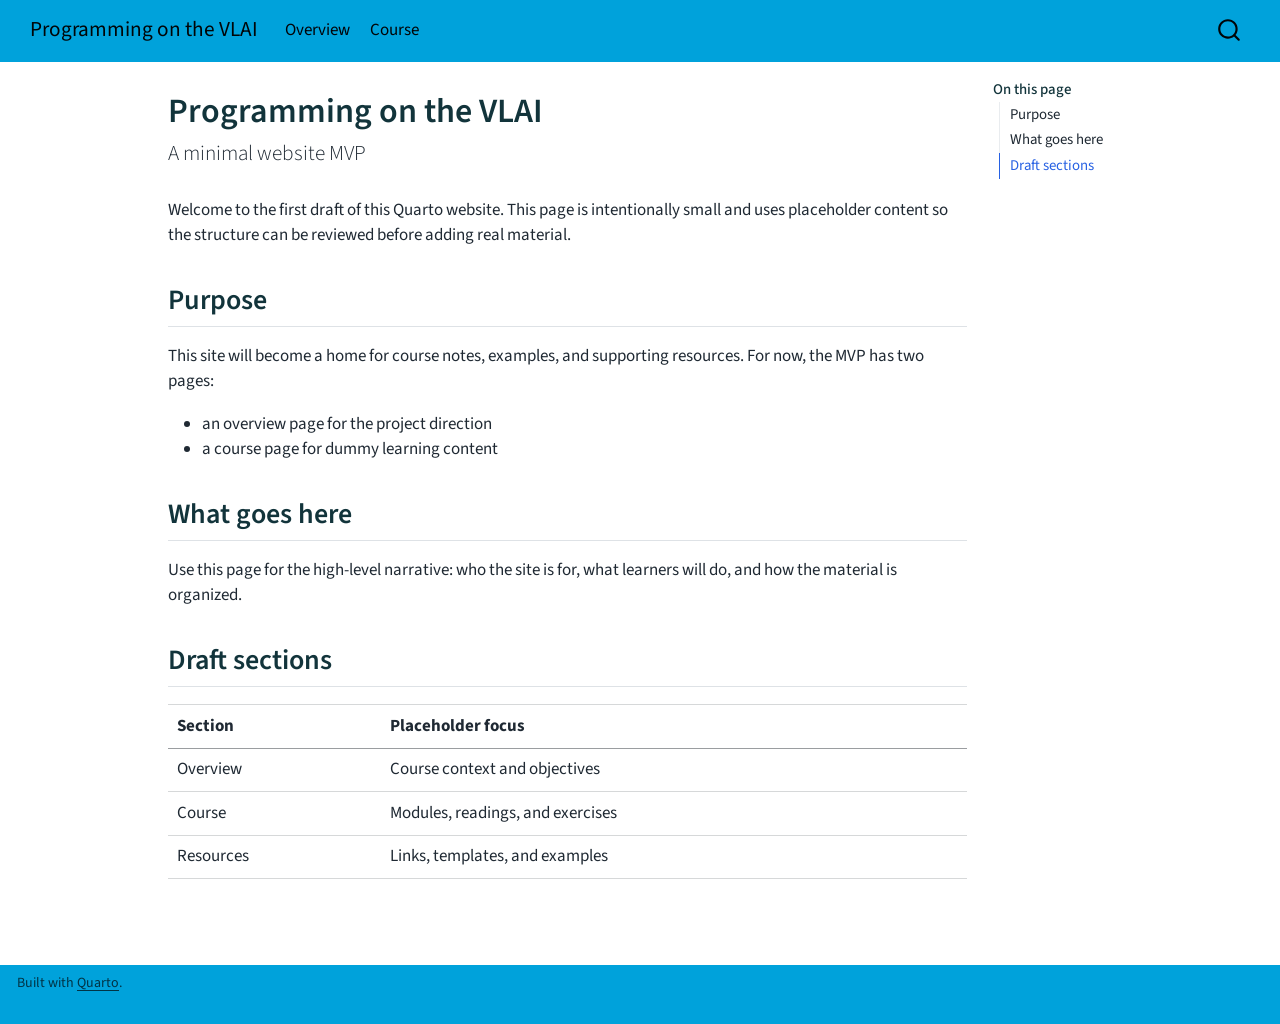
==== index.html @ 7ff43a4b "Built site for gh-pages" ====
<!DOCTYPE html>
<html xmlns="http://www.w3.org/1999/xhtml" lang="en" xml:lang="en"><head>

<meta charset="utf-8">
<meta name="generator" content="quarto-1.9.38">

<meta name="viewport" content="width=device-width, initial-scale=1.0, user-scalable=yes">


<title>Programming on the VLAI</title>
<style>
/* Default styles provided by pandoc.
** See https://pandoc.org/MANUAL.html#variables-for-html for config info.
*/
code{white-space: pre-wrap;}
span.smallcaps{font-variant: small-caps;}
div.columns{display: flex; gap: min(4vw, 1.5em);}
div.column{flex: auto; overflow-x: auto;}
div.hanging-indent{margin-left: 1.5em; text-indent: -1.5em;}
ul.task-list{list-style: none;}
ul.task-list li input[type="checkbox"] {
  width: 0.8em;
  margin: 0 0.8em 0.2em -1em; /* quarto-specific, see https://github.com/quarto-dev/quarto-cli/issues/4556 */ 
  vertical-align: middle;
}
</style>


<script src="site_libs/quarto-nav/quarto-nav.js"></script>
<script src="site_libs/quarto-nav/headroom.min.js"></script>
<script src="site_libs/clipboard/clipboard.min.js"></script>
<script src="site_libs/quarto-search/autocomplete.umd.js"></script>
<script src="site_libs/quarto-search/fuse.min.js"></script>
<script src="site_libs/quarto-search/quarto-search.js"></script>
<meta name="quarto:offset" content="./">
<script src="site_libs/quarto-html/quarto.js" type="module"></script>
<script src="site_libs/quarto-html/tabsets/tabsets.js" type="module"></script>
<script src="site_libs/quarto-html/popper.min.js"></script>
<script src="site_libs/quarto-html/tippy.umd.min.js"></script>
<script src="site_libs/quarto-html/anchor.min.js"></script>
<link href="site_libs/quarto-html/tippy.css" rel="stylesheet">
<link href="site_libs/quarto-html/quarto-syntax-highlighting-15634bcf2e68342d4ad2dfa704d543f6.css" rel="stylesheet" id="quarto-text-highlighting-styles">
<script src="site_libs/bootstrap/bootstrap.min.js"></script>
<link href="site_libs/bootstrap/bootstrap-icons.css" rel="stylesheet">
<link href="site_libs/bootstrap/bootstrap-f47653065320087706e450d555c3c962.min.css" rel="stylesheet" append-hash="true" id="quarto-bootstrap" data-mode="light">
<script id="quarto-search-options" type="application/json">{
  "location": "navbar",
  "copy-button": false,
  "collapse-after": 3,
  "panel-placement": "end",
  "type": "overlay",
  "limit": 50,
  "keyboard-shortcut": [
    "f",
    "/",
    "s"
  ],
  "show-item-context": false,
  "language": {
    "search-no-results-text": "No results",
    "search-matching-documents-text": "matching documents",
    "search-copy-link-title": "Copy link to search",
    "search-hide-matches-text": "Hide additional matches",
    "search-more-match-text": "more match in this document",
    "search-more-matches-text": "more matches in this document",
    "search-clear-button-title": "Clear",
    "search-text-placeholder": "",
    "search-detached-cancel-button-title": "Cancel",
    "search-submit-button-title": "Submit",
    "search-label": "Search"
  }
}</script>


<link rel="stylesheet" href="styles.css">
</head>

<body class="nav-fixed quarto-light">

<div id="quarto-search-results"></div>
  <header id="quarto-header" class="headroom fixed-top">
    <nav class="navbar navbar-expand-lg " data-bs-theme="dark">
      <div class="navbar-container container-fluid">
      <div class="navbar-brand-container mx-auto">
    <a class="navbar-brand" href="./index.html">
    <span class="navbar-title">Programming on the VLAI</span>
    </a>
  </div>
            <div id="quarto-search" class="" title="Search"></div>
          <button class="navbar-toggler" type="button" data-bs-toggle="collapse" data-bs-target="#navbarCollapse" aria-controls="navbarCollapse" role="menu" aria-expanded="false" aria-label="Toggle navigation" onclick="if (window.quartoToggleHeadroom) { window.quartoToggleHeadroom(); }">
  <span class="navbar-toggler-icon"></span>
</button>
          <div class="collapse navbar-collapse" id="navbarCollapse">
            <ul class="navbar-nav navbar-nav-scroll me-auto">
  <li class="nav-item">
    <a class="nav-link active" href="./index.html" aria-current="page"> 
<span class="menu-text">Overview</span></a>
  </li>  
  <li class="nav-item">
    <a class="nav-link" href="./course.html"> 
<span class="menu-text">Course</span></a>
  </li>  
</ul>
          </div> <!-- /navcollapse -->
            <div class="quarto-navbar-tools">
</div>
      </div> <!-- /container-fluid -->
    </nav>
</header>
<!-- content -->
<div id="quarto-content" class="quarto-container page-columns page-rows-contents page-layout-article page-navbar">
<!-- sidebar -->
<!-- margin-sidebar -->
    <div id="quarto-margin-sidebar" class="sidebar margin-sidebar">
        <nav id="TOC" role="doc-toc" class="toc-active">
    <h2 id="toc-title">On this page</h2>
   
  <ul>
  <li><a href="#purpose" id="toc-purpose" class="nav-link active" data-scroll-target="#purpose">Purpose</a></li>
  <li><a href="#what-goes-here" id="toc-what-goes-here" class="nav-link" data-scroll-target="#what-goes-here">What goes here</a></li>
  <li><a href="#draft-sections" id="toc-draft-sections" class="nav-link" data-scroll-target="#draft-sections">Draft sections</a></li>
  </ul>
</nav>
    </div>
<!-- main -->
<main class="content" id="quarto-document-content">

<header id="title-block-header" class="quarto-title-block default">
<div class="quarto-title">
<h1 class="title">Programming on the VLAI</h1>
<p class="subtitle lead">A minimal website MVP</p>
</div>



<div class="quarto-title-meta">

    
  
    
  </div>
  


</header>


<p>Welcome to the first draft of this Quarto website. This page is intentionally small and uses placeholder content so the structure can be reviewed before adding real material.</p>
<section id="purpose" class="level2">
<h2 class="anchored" data-anchor-id="purpose">Purpose</h2>
<p>This site will become a home for course notes, examples, and supporting resources. For now, the MVP has two pages:</p>
<ul>
<li>an overview page for the project direction</li>
<li>a course page for dummy learning content</li>
</ul>
</section>
<section id="what-goes-here" class="level2">
<h2 class="anchored" data-anchor-id="what-goes-here">What goes here</h2>
<p>Use this page for the high-level narrative: who the site is for, what learners will do, and how the material is organized.</p>
</section>
<section id="draft-sections" class="level2">
<h2 class="anchored" data-anchor-id="draft-sections">Draft sections</h2>
<table class="caption-top table">
<thead>
<tr class="header">
<th>Section</th>
<th>Placeholder focus</th>
</tr>
</thead>
<tbody>
<tr class="odd">
<td>Overview</td>
<td>Course context and objectives</td>
</tr>
<tr class="even">
<td>Course</td>
<td>Modules, readings, and exercises</td>
</tr>
<tr class="odd">
<td>Resources</td>
<td>Links, templates, and examples</td>
</tr>
</tbody>
</table>


</section>

</main> <!-- /main -->
<script id="quarto-html-after-body" type="application/javascript">
  window.document.addEventListener("DOMContentLoaded", function (event) {
    const icon = "";
    const anchorJS = new window.AnchorJS();
    anchorJS.options = {
      placement: 'right',
      icon: icon
    };
    anchorJS.add('.anchored');
    const isCodeAnnotation = (el) => {
      for (const clz of el.classList) {
        if (clz.startsWith('code-annotation-')) {                     
          return true;
        }
      }
      return false;
    }
    const onCopySuccess = function(e) {
      // button target
      const button = e.trigger;
      // don't keep focus
      button.blur();
      // flash "checked"
      button.classList.add('code-copy-button-checked');
      var currentTitle = button.getAttribute("title");
      button.setAttribute("title", "Copied!");
      let tooltip;
      if (window.bootstrap) {
        button.setAttribute("data-bs-toggle", "tooltip");
        button.setAttribute("data-bs-placement", "left");
        button.setAttribute("data-bs-title", "Copied!");
        tooltip = new bootstrap.Tooltip(button, 
          { trigger: "manual", 
            customClass: "code-copy-button-tooltip",
            offset: [0, -8]});
        tooltip.show();    
      }
      setTimeout(function() {
        if (tooltip) {
          tooltip.hide();
          button.removeAttribute("data-bs-title");
          button.removeAttribute("data-bs-toggle");
          button.removeAttribute("data-bs-placement");
        }
        button.setAttribute("title", currentTitle);
        button.classList.remove('code-copy-button-checked');
      }, 1000);
      // clear code selection
      e.clearSelection();
    }
    const getTextToCopy = function(trigger) {
      const outerScaffold = trigger.parentElement.cloneNode(true);
      const codeEl = outerScaffold.querySelector('code');
      for (const childEl of codeEl.children) {
        if (isCodeAnnotation(childEl)) {
          childEl.remove();
        }
      }
      return codeEl.innerText;
    }
    const clipboard = new window.ClipboardJS('.code-copy-button:not([data-in-quarto-modal])', {
      text: getTextToCopy
    });
    clipboard.on('success', onCopySuccess);
    if (window.document.getElementById('quarto-embedded-source-code-modal')) {
      const clipboardModal = new window.ClipboardJS('.code-copy-button[data-in-quarto-modal]', {
        text: getTextToCopy,
        container: window.document.getElementById('quarto-embedded-source-code-modal')
      });
      clipboardModal.on('success', onCopySuccess);
    }
      var localhostRegex = new RegExp(/^(?:http|https):\/\/localhost\:?[0-9]*\//);
      var mailtoRegex = new RegExp(/^mailto:/);
        var filterRegex = new RegExp('/' + window.location.host + '/');
      var isInternal = (href) => {
          return filterRegex.test(href) || localhostRegex.test(href) || mailtoRegex.test(href);
      }
      // Inspect non-navigation links and adorn them if external
     var links = window.document.querySelectorAll('a[href]:not(.nav-link):not(.navbar-brand):not(.toc-action):not(.sidebar-link):not(.sidebar-item-toggle):not(.pagination-link):not(.no-external):not([aria-hidden]):not(.dropdown-item):not(.quarto-navigation-tool):not(.about-link)');
      for (var i=0; i<links.length; i++) {
        const link = links[i];
        if (!isInternal(link.href)) {
          // undo the damage that might have been done by quarto-nav.js in the case of
          // links that we want to consider external
          if (link.dataset.originalHref !== undefined) {
            link.href = link.dataset.originalHref;
          }
        }
      }
    function tippyHover(el, contentFn, onTriggerFn, onUntriggerFn) {
      const config = {
        allowHTML: true,
        maxWidth: 500,
        delay: 100,
        arrow: false,
        appendTo: function(el) {
            return el.parentElement;
        },
        interactive: true,
        interactiveBorder: 10,
        theme: 'quarto',
        placement: 'bottom-start',
      };
      if (contentFn) {
        config.content = contentFn;
      }
      if (onTriggerFn) {
        config.onTrigger = onTriggerFn;
      }
      if (onUntriggerFn) {
        config.onUntrigger = onUntriggerFn;
      }
      window.tippy(el, config); 
    }
    const noterefs = window.document.querySelectorAll('a[role="doc-noteref"]');
    for (var i=0; i<noterefs.length; i++) {
      const ref = noterefs[i];
      tippyHover(ref, function() {
        // use id or data attribute instead here
        let href = ref.getAttribute('data-footnote-href') || ref.getAttribute('href');
        try { href = new URL(href).hash; } catch {}
        const id = href.replace(/^#\/?/, "");
        const note = window.document.getElementById(id);
        if (note) {
          return note.innerHTML;
        } else {
          return "";
        }
      });
    }
    const xrefs = window.document.querySelectorAll('a.quarto-xref');
    const processXRef = (id, note) => {
      // Strip column container classes
      const stripColumnClz = (el) => {
        el.classList.remove("page-full", "page-columns");
        if (el.children) {
          for (const child of el.children) {
            stripColumnClz(child);
          }
        }
      }
      stripColumnClz(note)
      if (id === null || id.startsWith('sec-')) {
        // Special case sections, only their first couple elements
        const container = document.createElement("div");
        if (note.children && note.children.length > 2) {
          container.appendChild(note.children[0].cloneNode(true));
          for (let i = 1; i < note.children.length; i++) {
            const child = note.children[i];
            if (child.tagName === "P" && child.innerText === "") {
              continue;
            } else {
              container.appendChild(child.cloneNode(true));
              break;
            }
          }
          if (window.Quarto?.typesetMath) {
            window.Quarto.typesetMath(container);
          }
          return container.innerHTML
        } else {
          if (window.Quarto?.typesetMath) {
            window.Quarto.typesetMath(note);
          }
          return note.innerHTML;
        }
      } else {
        // Remove any anchor links if they are present
        const anchorLink = note.querySelector('a.anchorjs-link');
        if (anchorLink) {
          anchorLink.remove();
        }
        if (window.Quarto?.typesetMath) {
          window.Quarto.typesetMath(note);
        }
        if (note.classList.contains("callout")) {
          return note.outerHTML;
        } else {
          return note.innerHTML;
        }
      }
    }
    for (var i=0; i<xrefs.length; i++) {
      const xref = xrefs[i];
      tippyHover(xref, undefined, function(instance) {
        instance.disable();
        let url = xref.getAttribute('href');
        let hash = undefined; 
        if (url.startsWith('#')) {
          hash = url;
        } else {
          try { hash = new URL(url).hash; } catch {}
        }
        if (hash) {
          const id = hash.replace(/^#\/?/, "");
          const note = window.document.getElementById(id);
          if (note !== null) {
            try {
              const html = processXRef(id, note.cloneNode(true));
              instance.setContent(html);
            } finally {
              instance.enable();
              instance.show();
            }
          } else {
            // See if we can fetch this
            fetch(url.split('#')[0])
            .then(res => res.text())
            .then(html => {
              const parser = new DOMParser();
              const htmlDoc = parser.parseFromString(html, "text/html");
              const note = htmlDoc.getElementById(id);
              if (note !== null) {
                const html = processXRef(id, note);
                instance.setContent(html);
              } 
            }).finally(() => {
              instance.enable();
              instance.show();
            });
          }
        } else {
          // See if we can fetch a full url (with no hash to target)
          // This is a special case and we should probably do some content thinning / targeting
          fetch(url)
          .then(res => res.text())
          .then(html => {
            const parser = new DOMParser();
            const htmlDoc = parser.parseFromString(html, "text/html");
            const note = htmlDoc.querySelector('main.content');
            if (note !== null) {
              // This should only happen for chapter cross references
              // (since there is no id in the URL)
              // remove the first header
              if (note.children.length > 0 && note.children[0].tagName === "HEADER") {
                note.children[0].remove();
              }
              const html = processXRef(null, note);
              instance.setContent(html);
            } 
          }).finally(() => {
            instance.enable();
            instance.show();
          });
        }
      }, function(instance) {
      });
    }
        let selectedAnnoteEl;
        const selectorForAnnotation = ( cell, annotation) => {
          let cellAttr = 'data-code-cell="' + cell + '"';
          let lineAttr = 'data-code-annotation="' +  annotation + '"';
          const selector = 'span[' + cellAttr + '][' + lineAttr + ']';
          return selector;
        }
        const selectCodeLines = (annoteEl) => {
          const doc = window.document;
          const targetCell = annoteEl.getAttribute("data-target-cell");
          const targetAnnotation = annoteEl.getAttribute("data-target-annotation");
          const annoteSpan = window.document.querySelector(selectorForAnnotation(targetCell, targetAnnotation));
          const lines = annoteSpan.getAttribute("data-code-lines").split(",");
          const lineIds = lines.map((line) => {
            return targetCell + "-" + line;
          })
          let top = null;
          let height = null;
          let parent = null;
          if (lineIds.length > 0) {
              //compute the position of the single el (top and bottom and make a div)
              const el = window.document.getElementById(lineIds[0]);
              top = el.offsetTop;
              height = el.offsetHeight;
              parent = el.parentElement.parentElement;
            if (lineIds.length > 1) {
              const lastEl = window.document.getElementById(lineIds[lineIds.length - 1]);
              const bottom = lastEl.offsetTop + lastEl.offsetHeight;
              height = bottom - top;
            }
            if (top !== null && height !== null && parent !== null) {
              // cook up a div (if necessary) and position it 
              let div = window.document.getElementById("code-annotation-line-highlight");
              if (div === null) {
                div = window.document.createElement("div");
                div.setAttribute("id", "code-annotation-line-highlight");
                div.style.position = 'absolute';
                parent.appendChild(div);
              }
              div.style.top = top - 2 + "px";
              div.style.height = height + 4 + "px";
              div.style.left = 0;
              let gutterDiv = window.document.getElementById("code-annotation-line-highlight-gutter");
              if (gutterDiv === null) {
                gutterDiv = window.document.createElement("div");
                gutterDiv.setAttribute("id", "code-annotation-line-highlight-gutter");
                gutterDiv.style.position = 'absolute';
                const codeCell = window.document.getElementById(targetCell);
                const gutter = codeCell.querySelector('.code-annotation-gutter');
                gutter.appendChild(gutterDiv);
              }
              gutterDiv.style.top = top - 2 + "px";
              gutterDiv.style.height = height + 4 + "px";
            }
            selectedAnnoteEl = annoteEl;
          }
        };
        const unselectCodeLines = () => {
          const elementsIds = ["code-annotation-line-highlight", "code-annotation-line-highlight-gutter"];
          elementsIds.forEach((elId) => {
            const div = window.document.getElementById(elId);
            if (div) {
              div.remove();
            }
          });
          selectedAnnoteEl = undefined;
        };
          // Handle positioning of the toggle
      window.addEventListener(
        "resize",
        throttle(() => {
          elRect = undefined;
          if (selectedAnnoteEl) {
            selectCodeLines(selectedAnnoteEl);
          }
        }, 10)
      );
      function throttle(fn, ms) {
      let throttle = false;
      let timer;
        return (...args) => {
          if(!throttle) { // first call gets through
              fn.apply(this, args);
              throttle = true;
          } else { // all the others get throttled
              if(timer) clearTimeout(timer); // cancel #2
              timer = setTimeout(() => {
                fn.apply(this, args);
                timer = throttle = false;
              }, ms);
          }
        };
      }
        // Attach click handler to the DT
        const annoteDls = window.document.querySelectorAll('dt[data-target-cell]');
        for (const annoteDlNode of annoteDls) {
          annoteDlNode.addEventListener('click', (event) => {
            const clickedEl = event.target;
            if (clickedEl !== selectedAnnoteEl) {
              unselectCodeLines();
              const activeEl = window.document.querySelector('dt[data-target-cell].code-annotation-active');
              if (activeEl) {
                activeEl.classList.remove('code-annotation-active');
              }
              selectCodeLines(clickedEl);
              clickedEl.classList.add('code-annotation-active');
            } else {
              // Unselect the line
              unselectCodeLines();
              clickedEl.classList.remove('code-annotation-active');
            }
          });
        }
    const findCites = (el) => {
      const parentEl = el.parentElement;
      if (parentEl) {
        const cites = parentEl.dataset.cites;
        if (cites) {
          return {
            el,
            cites: cites.split(' ')
          };
        } else {
          return findCites(el.parentElement)
        }
      } else {
        return undefined;
      }
    };
    var bibliorefs = window.document.querySelectorAll('a[role="doc-biblioref"]');
    for (var i=0; i<bibliorefs.length; i++) {
      const ref = bibliorefs[i];
      const citeInfo = findCites(ref);
      if (citeInfo) {
        tippyHover(citeInfo.el, function() {
          var popup = window.document.createElement('div');
          citeInfo.cites.forEach(function(cite) {
            var citeDiv = window.document.createElement('div');
            citeDiv.classList.add('hanging-indent');
            citeDiv.classList.add('csl-entry');
            var biblioDiv = window.document.getElementById('ref-' + cite);
            if (biblioDiv) {
              citeDiv.innerHTML = biblioDiv.innerHTML;
            }
            popup.appendChild(citeDiv);
          });
          return popup.innerHTML;
        });
      }
    }
  });
  </script>
</div> <!-- /content -->
<footer class="footer">
  <div class="nav-footer">
    <div class="nav-footer-left">
<p>Built with <a href="https://quarto.org/">Quarto</a>.</p>
</div>   
    <div class="nav-footer-center">
      &nbsp;
    </div>
    <div class="nav-footer-right">
      &nbsp;
    </div>
  </div>
</footer>




</body></html>
---- site_libs/quarto-html/tippy.css ----
.tippy-box[data-animation=fade][data-state=hidden]{opacity:0}[data-tippy-root]{max-width:calc(100vw - 10px)}.tippy-box{position:relative;background-color:#333;color:#fff;border-radius:4px;font-size:14px;line-height:1.4;white-space:normal;outline:0;transition-property:transform,visibility,opacity}.tippy-box[data-placement^=top]>.tippy-arrow{bottom:0}.tippy-box[data-placement^=top]>.tippy-arrow:before{bottom:-7px;left:0;border-width:8px 8px 0;border-top-color:initial;transform-origin:center top}.tippy-box[data-placement^=bottom]>.tippy-arrow{top:0}.tippy-box[data-placement^=bottom]>.tippy-arrow:before{top:-7px;left:0;border-width:0 8px 8px;border-bottom-color:initial;transform-origin:center bottom}.tippy-box[data-placement^=left]>.tippy-arrow{right:0}.tippy-box[data-placement^=left]>.tippy-arrow:before{border-width:8px 0 8px 8px;border-left-color:initial;right:-7px;transform-origin:center left}.tippy-box[data-placement^=right]>.tippy-arrow{left:0}.tippy-box[data-placement^=right]>.tippy-arrow:before{left:-7px;border-width:8px 8px 8px 0;border-right-color:initial;transform-origin:center right}.tippy-box[data-inertia][data-state=visible]{transition-timing-function:cubic-bezier(.54,1.5,.38,1.11)}.tippy-arrow{width:16px;height:16px;color:#333}.tippy-arrow:before{content:"";position:absolute;border-color:transparent;border-style:solid}.tippy-content{position:relative;padding:5px 9px;z-index:1}
---- site_libs/quarto-html/quarto-syntax-highlighting-15634bcf2e68342d4ad2dfa704d543f6.css ----
/* quarto syntax highlight colors */
:root {
  --quarto-hl-ot-color: #003B4F;
  --quarto-hl-at-color: #657422;
  --quarto-hl-ss-color: #20794D;
  --quarto-hl-an-color: #5E5E5E;
  --quarto-hl-fu-color: #4758AB;
  --quarto-hl-st-color: #20794D;
  --quarto-hl-cf-color: #003B4F;
  --quarto-hl-op-color: #5E5E5E;
  --quarto-hl-er-color: #AD0000;
  --quarto-hl-bn-color: #AD0000;
  --quarto-hl-al-color: #AD0000;
  --quarto-hl-va-color: #111111;
  --quarto-hl-bu-color: inherit;
  --quarto-hl-ex-color: inherit;
  --quarto-hl-pp-color: #AD0000;
  --quarto-hl-in-color: #5E5E5E;
  --quarto-hl-vs-color: #20794D;
  --quarto-hl-wa-color: #5E5E5E;
  --quarto-hl-do-color: #5E5E5E;
  --quarto-hl-im-color: #00769E;
  --quarto-hl-ch-color: #20794D;
  --quarto-hl-dt-color: #AD0000;
  --quarto-hl-fl-color: #AD0000;
  --quarto-hl-co-color: #5E5E5E;
  --quarto-hl-cv-color: #5E5E5E;
  --quarto-hl-cn-color: #8f5902;
  --quarto-hl-sc-color: #5E5E5E;
  --quarto-hl-dv-color: #AD0000;
  --quarto-hl-kw-color: #003B4F;
}

/* other quarto variables */
:root {
  --quarto-font-monospace: SFMono-Regular, Menlo, Monaco, Consolas, "Liberation Mono", "Courier New", monospace;
}

/* syntax highlight based on Pandoc's rules */
pre > code.sourceCode > span {
  color: #003B4F;
}

code.sourceCode > span {
  color: #003B4F;
}

div.sourceCode,
div.sourceCode pre.sourceCode {
  color: #003B4F;
}

/* Normal */
code span {
  color: #003B4F;
}

/* Alert */
code span.al {
  color: #AD0000;
  font-style: inherit;
}

/* Annotation */
code span.an {
  color: #5E5E5E;
  font-style: inherit;
}

/* Attribute */
code span.at {
  color: #657422;
  font-style: inherit;
}

/* BaseN */
code span.bn {
  color: #AD0000;
  font-style: inherit;
}

/* BuiltIn */
code span.bu {
  font-style: inherit;
}

/* ControlFlow */
code span.cf {
  color: #003B4F;
  font-weight: bold;
  font-style: inherit;
}

/* Char */
code span.ch {
  color: #20794D;
  font-style: inherit;
}

/* Constant */
code span.cn {
  color: #8f5902;
  font-style: inherit;
}

/* Comment */
code span.co {
  color: #5E5E5E;
  font-style: inherit;
}

/* CommentVar */
code span.cv {
  color: #5E5E5E;
  font-style: italic;
}

/* Documentation */
code span.do {
  color: #5E5E5E;
  font-style: italic;
}

/* DataType */
code span.dt {
  color: #AD0000;
  font-style: inherit;
}

/* DecVal */
code span.dv {
  color: #AD0000;
  font-style: inherit;
}

/* Error */
code span.er {
  color: #AD0000;
  font-style: inherit;
}

/* Extension */
code span.ex {
  font-style: inherit;
}

/* Float */
code span.fl {
  color: #AD0000;
  font-style: inherit;
}

/* Function */
code span.fu {
  color: #4758AB;
  font-style: inherit;
}

/* Import */
code span.im {
  color: #00769E;
  font-style: inherit;
}

/* Information */
code span.in {
  color: #5E5E5E;
  font-style: inherit;
}

/* Keyword */
code span.kw {
  color: #003B4F;
  font-weight: bold;
  font-style: inherit;
}

/* Operator */
code span.op {
  color: #5E5E5E;
  font-style: inherit;
}

/* Other */
code span.ot {
  color: #003B4F;
  font-style: inherit;
}

/* Preprocessor */
code span.pp {
  color: #AD0000;
  font-style: inherit;
}

/* SpecialChar */
code span.sc {
  color: #5E5E5E;
  font-style: inherit;
}

/* SpecialString */
code span.ss {
  color: #20794D;
  font-style: inherit;
}

/* String */
code span.st {
  color: #20794D;
  font-style: inherit;
}

/* Variable */
code span.va {
  color: #111111;
  font-style: inherit;
}

/* VerbatimString */
code span.vs {
  color: #20794D;
  font-style: inherit;
}

/* Warning */
code span.wa {
  color: #5E5E5E;
  font-style: italic;
}

.prevent-inlining {
  content: "</";
}

/*# sourceMappingURL=f23921c56f73e400b49028c9186a1aa0.css.map */
---- styles.css ----
body {
  color: #1f2933;
}

.navbar {
  border-bottom: 1px solid rgba(0, 162, 219, 1);
}

h1 {
  color: #12343b;
}
h2 {
  color: #12343b;
}
h3 {
  color: #12343b;
}

table {
  width: 100%;
}
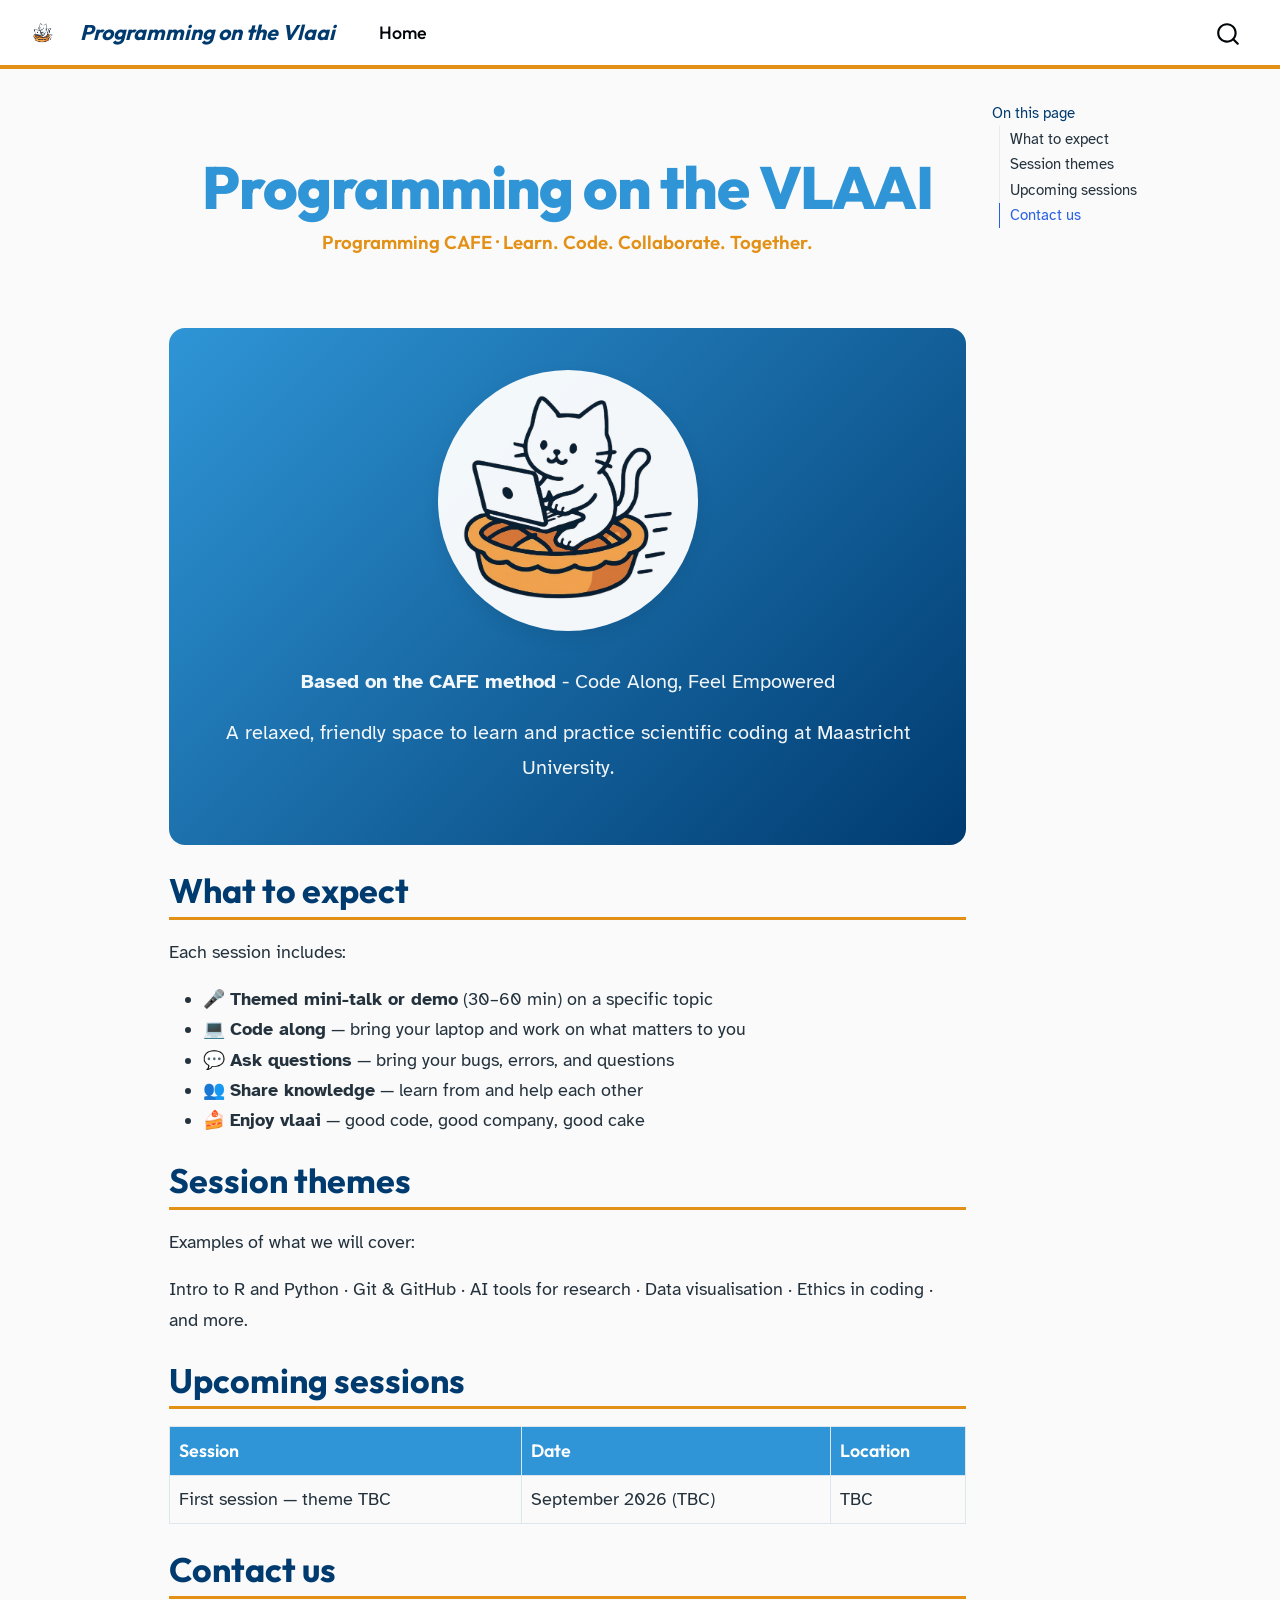
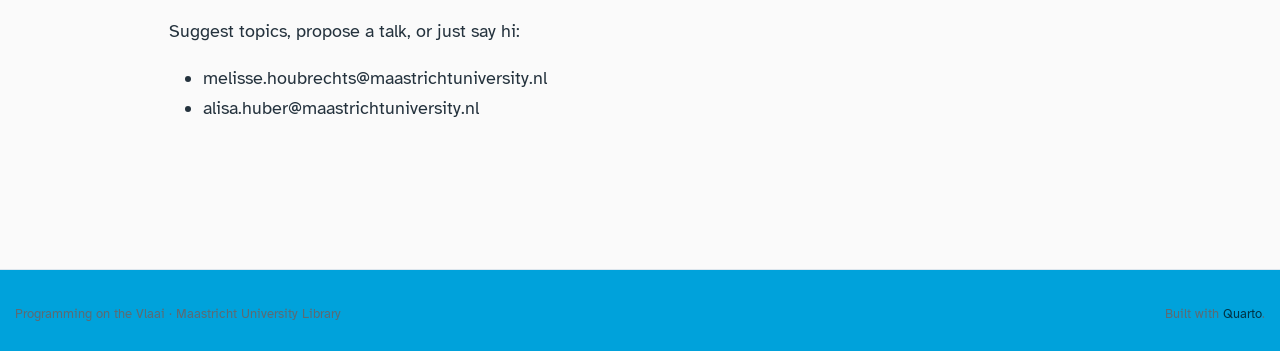
==== commit 6c8d74b7: "Built site for gh-pages" ====
--- a/index.html
+++ b/index.html
@@ -7,7 +7,7 @@
 <meta name="viewport" content="width=device-width, initial-scale=1.0, user-scalable=yes">
 
 
-<title>Programming on the VLAI</title>
+<title>Programming on the VLAAI – Programming on the Vlaai</title>
 <style>
 /* Default styles provided by pandoc.
 ** See https://pandoc.org/MANUAL.html#variables-for-html for config info.
@@ -42,7 +42,7 @@
 <link href="site_libs/quarto-html/quarto-syntax-highlighting-15634bcf2e68342d4ad2dfa704d543f6.css" rel="stylesheet" id="quarto-text-highlighting-styles">
 <script src="site_libs/bootstrap/bootstrap.min.js"></script>
 <link href="site_libs/bootstrap/bootstrap-icons.css" rel="stylesheet">
-<link href="site_libs/bootstrap/bootstrap-f47653065320087706e450d555c3c962.min.css" rel="stylesheet" append-hash="true" id="quarto-bootstrap" data-mode="light">
+<link href="site_libs/bootstrap/bootstrap-769683e97932372dbea0093ca8e89e34.min.css" rel="stylesheet" append-hash="true" id="quarto-bootstrap" data-mode="light">
 <script id="quarto-search-options" type="application/json">{
   "location": "navbar",
   "copy-button": false,
@@ -82,8 +82,12 @@
     <nav class="navbar navbar-expand-lg " data-bs-theme="dark">
       <div class="navbar-container container-fluid">
       <div class="navbar-brand-container mx-auto">
+    <a href="./index.html" class="navbar-brand navbar-brand-logo">
+    <img src="./images/Cat logo vlaai.jpg" alt="Programming on the Vlaai logo" class="navbar-logo light-content">
+    <img src="./images/Cat logo vlaai.jpg" alt="Programming on the Vlaai logo" class="navbar-logo dark-content">
+    </a>
     <a class="navbar-brand" href="./index.html">
-    <span class="navbar-title">Programming on the VLAI</span>
+    <span class="navbar-title">Programming on the Vlaai</span>
     </a>
   </div>
             <div id="quarto-search" class="" title="Search"></div>
@@ -94,11 +98,7 @@
             <ul class="navbar-nav navbar-nav-scroll me-auto">
   <li class="nav-item">
     <a class="nav-link active" href="./index.html" aria-current="page"> 
-<span class="menu-text">Overview</span></a>
-  </li>  
-  <li class="nav-item">
-    <a class="nav-link" href="./course.html"> 
-<span class="menu-text">Course</span></a>
+<span class="menu-text">Home</span></a>
   </li>  
 </ul>
           </div> <!-- /navcollapse -->
@@ -116,9 +116,10 @@
     <h2 id="toc-title">On this page</h2>
    
   <ul>
-  <li><a href="#purpose" id="toc-purpose" class="nav-link active" data-scroll-target="#purpose">Purpose</a></li>
-  <li><a href="#what-goes-here" id="toc-what-goes-here" class="nav-link" data-scroll-target="#what-goes-here">What goes here</a></li>
-  <li><a href="#draft-sections" id="toc-draft-sections" class="nav-link" data-scroll-target="#draft-sections">Draft sections</a></li>
+  <li><a href="#what-to-expect" id="toc-what-to-expect" class="nav-link active" data-scroll-target="#what-to-expect">What to expect</a></li>
+  <li><a href="#session-themes" id="toc-session-themes" class="nav-link" data-scroll-target="#session-themes">Session themes</a></li>
+  <li><a href="#upcoming-sessions" id="toc-upcoming-sessions" class="nav-link" data-scroll-target="#upcoming-sessions">Upcoming sessions</a></li>
+  <li><a href="#contact-us" id="toc-contact-us" class="nav-link" data-scroll-target="#contact-us">Contact us</a></li>
   </ul>
 </nav>
     </div>
@@ -127,8 +128,8 @@
 
 <header id="title-block-header" class="quarto-title-block default">
 <div class="quarto-title">
-<h1 class="title">Programming on the VLAI</h1>
-<p class="subtitle lead">A minimal website MVP</p>
+<h1 class="title">Programming on the VLAAI</h1>
+<p class="subtitle lead">Programming CAFE · Learn. Code. Collaborate. Together.</p>
 </div>
 
 
@@ -145,43 +146,53 @@
 </header>
 
 
-<p>Welcome to the first draft of this Quarto website. This page is intentionally small and uses placeholder content so the structure can be reviewed before adding real material.</p>
-<section id="purpose" class="level2">
-<h2 class="anchored" data-anchor-id="purpose">Purpose</h2>
-<p>This site will become a home for course notes, examples, and supporting resources. For now, the MVP has two pages:</p>
+<div class="hero">
+<p><img src="images/Cat logo vlaai.jpg" class="img-fluid" width="260"></p>
+<p><strong>Based on the CAFE method</strong> - Code Along, Feel Empowered</p>
+<p>A relaxed, friendly space to learn and practice scientific coding at Maastricht University.</p>
+</div>
+<section id="what-to-expect" class="level2">
+<h2 class="anchored" data-anchor-id="what-to-expect">What to expect</h2>
+<p>Each session includes:</p>
 <ul>
-<li>an overview page for the project direction</li>
-<li>a course page for dummy learning content</li>
+<li>🎤 <strong>Themed mini-talk or demo</strong> (30–60 min) on a specific topic</li>
+<li>💻 <strong>Code along</strong> — bring your laptop and work on what matters to you</li>
+<li>💬 <strong>Ask questions</strong> — bring your bugs, errors, and questions</li>
+<li>👥 <strong>Share knowledge</strong> — learn from and help each other</li>
+<li>🍰 <strong>Enjoy vlaai</strong> — good code, good company, good cake</li>
 </ul>
 </section>
-<section id="what-goes-here" class="level2">
-<h2 class="anchored" data-anchor-id="what-goes-here">What goes here</h2>
-<p>Use this page for the high-level narrative: who the site is for, what learners will do, and how the material is organized.</p>
+<section id="session-themes" class="level2">
+<h2 class="anchored" data-anchor-id="session-themes">Session themes</h2>
+<p>Examples of what we will cover:</p>
+<p>Intro to R and Python · Git &amp; GitHub · AI tools for research · Data visualisation · Ethics in coding · and more.</p>
 </section>
-<section id="draft-sections" class="level2">
-<h2 class="anchored" data-anchor-id="draft-sections">Draft sections</h2>
+<section id="upcoming-sessions" class="level2">
+<h2 class="anchored" data-anchor-id="upcoming-sessions">Upcoming sessions</h2>
 <table class="caption-top table">
 <thead>
 <tr class="header">
-<th>Section</th>
-<th>Placeholder focus</th>
+<th>Session</th>
+<th>Date</th>
+<th>Location</th>
 </tr>
 </thead>
 <tbody>
 <tr class="odd">
-<td>Overview</td>
-<td>Course context and objectives</td>
-</tr>
-<tr class="even">
-<td>Course</td>
-<td>Modules, readings, and exercises</td>
-</tr>
-<tr class="odd">
-<td>Resources</td>
-<td>Links, templates, and examples</td>
+<td>First session — theme TBC</td>
+<td>September 2026 (TBC)</td>
+<td>TBC</td>
 </tr>
 </tbody>
 </table>
+</section>
+<section id="contact-us" class="level2">
+<h2 class="anchored" data-anchor-id="contact-us">Contact us</h2>
+<p>Suggest topics, propose a talk, or just say hi:</p>
+<ul>
+<li>melisse.houbrechts@maastrichtuniversity.nl</li>
+<li>alisa.huber@maastrichtuniversity.nl</li>
+</ul>
 
 
 </section>
@@ -260,7 +271,7 @@
     }
       var localhostRegex = new RegExp(/^(?:http|https):\/\/localhost\:?[0-9]*\//);
       var mailtoRegex = new RegExp(/^mailto:/);
-        var filterRegex = new RegExp('/' + window.location.host + '/');
+        var filterRegex = new RegExp("https:\/\/MaastrichtU-Library\.github\.io\/programming-on-the-vlaai\/");
       var isInternal = (href) => {
           return filterRegex.test(href) || localhostRegex.test(href) || mailtoRegex.test(href);
       }
@@ -591,14 +602,14 @@
 <footer class="footer">
   <div class="nav-footer">
     <div class="nav-footer-left">
-<p>Built with <a href="https://quarto.org/">Quarto</a>.</p>
+<p>Programming on the Vlaai · Maastricht University Library</p>
 </div>   
     <div class="nav-footer-center">
       &nbsp;
     </div>
     <div class="nav-footer-right">
-      &nbsp;
-    </div>
+<p>Built with <a href="https://quarto.org/">Quarto</a>.</p>
+</div>
   </div>
 </footer>
 
--- a/styles.css
+++ b/styles.css
@@ -1,21 +1,283 @@
+/* Fonts */
+@import url('https://fonts.googleapis.com/css2?family=Outfit:wght@300;400;500;600;700;800&family=Atkinson+Hyperlegible:wght@400;700&display=swap');
+
+/* Color Palette */
+:root {
+  --primary: #2F95D6;          /* Main blue */
+  --primary-dark: #003B70;     /* Dark university blue */
+  --accent: #E39017;           /* Vlaai orange */
+  --accent-light: #F7E7D3;     /* Soft orange background */
+
+  --text: #24323D;
+  --text-light: #5C6B73;
+
+  --background: #FAFAFA;
+  --white: #FFFFFF;
+
+  --border: #DDE6ED;
+}
+
+/* ==========================================
+   General
+   ========================================== */
+
 body {
-  color: #1f2933;
-}
+  background-color: var(--background);
+  color: var(--text);
+  font-family: 'Atkinson Hyperlegible', sans-serif;
+  font-size: 1.05rem;
+  line-height: 1.7;
+  padding-top: 80px;
+}
+
+main {
+  max-width: 1000px;
+}
+
+/* ==========================================
+   Headings
+   ========================================== */
+
+h1, h2, h3, h4, h5, h6 {
+  font-family: 'Outfit', sans-serif;
+  color: var(--primary-dark);
+  font-weight: 700;
+  margin-top: 1.5rem;
+}
+
+h1 {
+  font-size: 3rem;
+  font-weight: 800;
+}
+
+h2 {
+  font-size: 2rem;
+  border-bottom: 3px solid var(--accent);
+  padding-bottom: 0.3rem;
+  margin-bottom: 1rem;
+}
+
+h3 {
+  font-size: 1.4rem;
+}
+
+/* ==========================================
+   Title Block
+   ========================================== */
+
+.quarto-title {
+  text-align: center;
+  padding-top: 2rem;
+  padding-bottom: 2rem;
+}
+
+.quarto-title h1.title {
+  color: var(--primary);
+  font-family: 'Outfit', sans-serif;
+  font-weight: 800;
+  font-size: 3.5rem;
+  letter-spacing: -0.02em;
+}
+
+.quarto-title .subtitle {
+  color: var(--accent);
+  font-size: 1.1rem;
+  font-weight: 600;
+  font-family: 'Outfit', sans-serif;
+}
+
+/* ==========================================
+   Navigation Bar
+   ========================================== */
 
 .navbar {
-  border-bottom: 1px solid rgba(0, 162, 219, 1);
-}
-
-h1 {
-  color: #12343b;
-}
-h2 {
-  color: #12343b;
-}
-h3 {
-  color: #12343b;
-}
+  border-bottom: 4px solid var(--accent);
+  background-color: white;
+   margin-bottom: 1rem;
+}
+
+.navbar-brand {
+  font-family: 'Outfit', sans-serif;
+  font-weight: 700;
+  font-style: italic;
+  color: var(--primary-dark);
+  padding-right: 1rem;
+  white-space: nowrap;
+}
+
+.navbar-nav .nav-link {
+  font-family: 'Outfit', sans-serif;
+  font-weight: 500;
+}
+
+.navbar-nav .nav-link:hover {
+  color: var(--accent);
+}
+
+/* ==========================================
+   Links
+   ========================================== */
+
+a {
+  color: var(--primary);
+  text-decoration: none;
+  transition: 0.2s ease;
+}
+
+a:hover {
+  color: var(--accent);
+}
+
+/* ==========================================
+   Buttons
+   ========================================== */
+
+.btn-primary {
+  background-color: var(--primary);
+  border-color: var(--primary);
+}
+
+.btn-primary:hover {
+  background-color: var(--primary-dark);
+  border-color: var(--primary-dark);
+}
+
+/* ==========================================
+   Callouts
+   ========================================== */
+
+.callout {
+  border-radius: 12px;
+  border: none;
+  box-shadow: 0 2px 10px rgba(0,0,0,0.05);
+}
+
+.callout-note {
+  background-color: #f4fbff;
+}
+
+.callout-tip {
+  background-color: var(--accent-light);
+}
+
+.callout-important {
+  background-color: #fff4e6;
+}
+
+/* ==========================================
+   Tables
+   ========================================== */
 
 table {
   width: 100%;
-}
+  border-collapse: collapse;
+  margin-bottom: 1.5rem;
+}
+
+thead tr {
+  background-color: var(--primary);
+  color: white;
+}
+
+th {
+  font-family: 'Outfit', sans-serif;
+  font-weight: 600;
+}
+
+th,
+td {
+  padding: 12px 16px;
+  border: 1px solid var(--border);
+}
+
+tbody tr:nth-child(even) {
+  background-color: #f8fbfd;
+}
+
+/* ==========================================
+   Images
+   ========================================== */
+
+img {
+  border-radius: 10px;
+}
+
+/* ==========================================
+   Code Blocks
+   ========================================== */
+
+pre,
+code {
+  font-family: "Consolas", "Courier New", monospace;
+}
+
+pre {
+  border-radius: 10px;
+  border: 1px solid var(--border);
+}
+
+/* ==========================================
+   Footer
+   ========================================== */
+
+.nav-footer {
+  margin-top: 3rem;
+  padding-top: 2rem;
+  border-top: 1px solid var(--border);
+  color: var(--text-light);
+  font-size: 0.9rem;
+}
+
+/* ==========================================
+   Cards
+   ========================================== */
+
+.card {
+  border-radius: 12px;
+  border: 1px solid var(--border);
+}
+
+.card-title {
+  font-family: 'Outfit', sans-serif;
+  color: var(--primary-dark);
+}
+
+/* ==========================================
+   Horizontal Rules
+   ========================================== */
+
+hr {
+  border: none;
+  border-top: 2px solid var(--border);
+  margin: 2rem 0;
+}
+
+/* ==========================================
+   Optional Hero Section
+   ========================================== */
+
+.hero {
+  background: linear-gradient(135deg, var(--primary) 0%, var(--primary-dark) 100%);
+  color: white;
+  padding: 2.5rem 1.5rem;   
+  border-radius: 16px;
+  text-align: center;
+  margin: 1.5rem auto;     
+  max-width: 900px;        
+}
+
+.hero img {
+  margin-bottom: 1rem;
+  border-radius: 50%;
+  box-shadow:  0 6px 18px rgba(0,0,0,0.08);
+}
+
+.hero h1 {
+  font-size: 3rem;
+  margin-top: 0.5rem;
+}
+
+.hero p {
+  font-size: 1.2rem;
+  opacity: 0.95;
+}
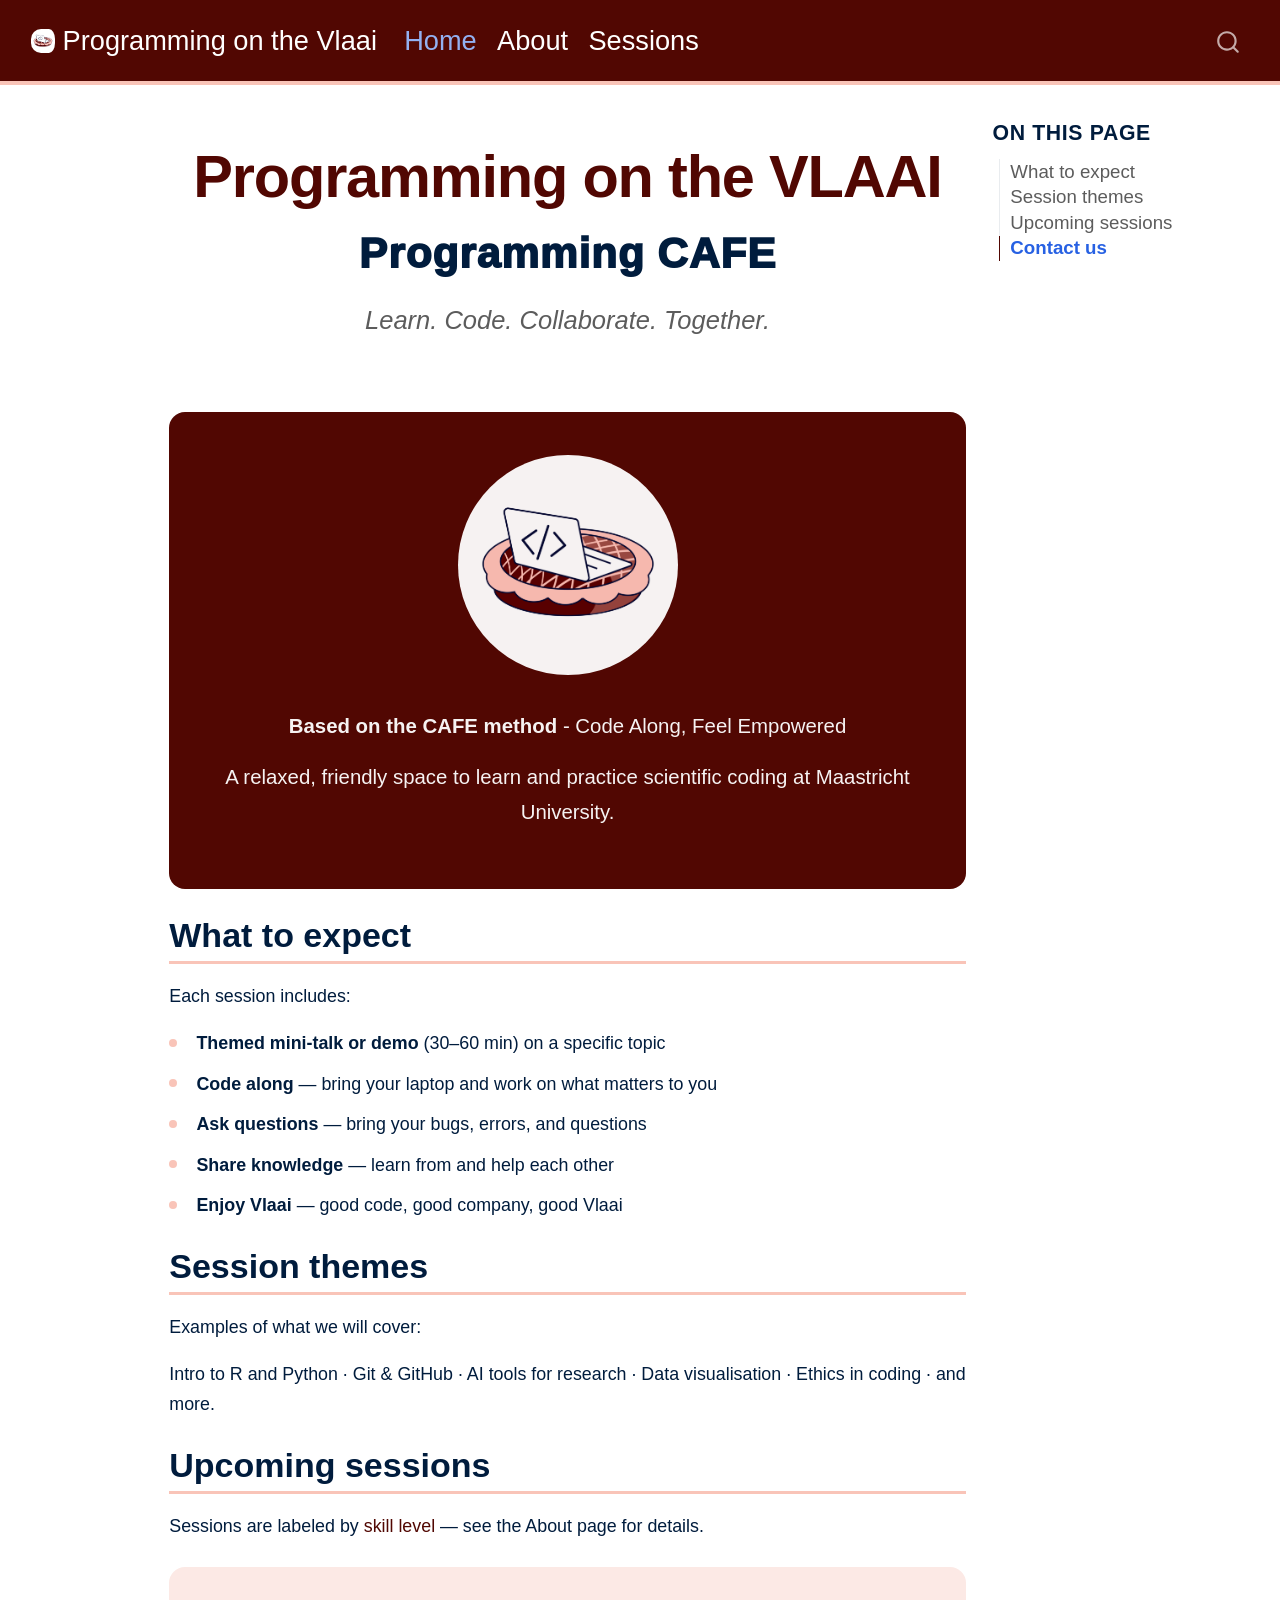
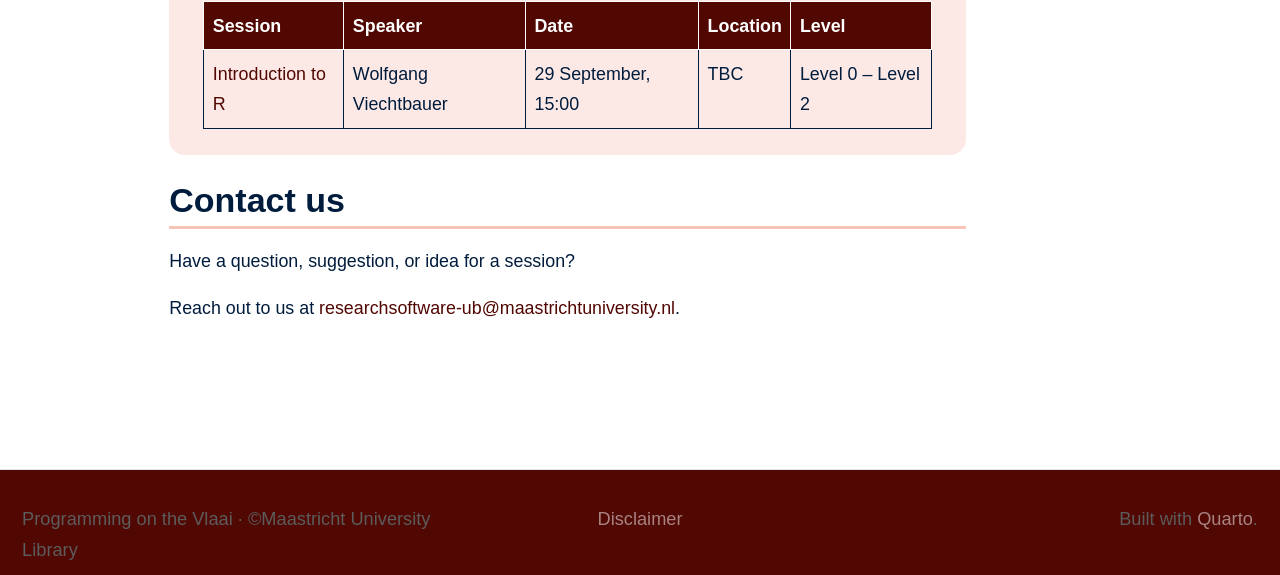
==== commit eacf9129: "Built site for gh-pages" ====
--- a/index.html
+++ b/index.html
@@ -42,7 +42,7 @@
 <link href="site_libs/quarto-html/quarto-syntax-highlighting-15634bcf2e68342d4ad2dfa704d543f6.css" rel="stylesheet" id="quarto-text-highlighting-styles">
 <script src="site_libs/bootstrap/bootstrap.min.js"></script>
 <link href="site_libs/bootstrap/bootstrap-icons.css" rel="stylesheet">
-<link href="site_libs/bootstrap/bootstrap-769683e97932372dbea0093ca8e89e34.min.css" rel="stylesheet" append-hash="true" id="quarto-bootstrap" data-mode="light">
+<link href="site_libs/bootstrap/bootstrap-f2bf7d20c95d1252fd850c28e9b02f9f.min.css" rel="stylesheet" append-hash="true" id="quarto-bootstrap" data-mode="light">
 <script id="quarto-search-options" type="application/json">{
   "location": "navbar",
   "copy-button": false,
@@ -83,8 +83,8 @@
       <div class="navbar-container container-fluid">
       <div class="navbar-brand-container mx-auto">
     <a href="./index.html" class="navbar-brand navbar-brand-logo">
-    <img src="./images/Cat logo vlaai.jpg" alt="Programming on the Vlaai logo" class="navbar-logo light-content">
-    <img src="./images/Cat logo vlaai.jpg" alt="Programming on the Vlaai logo" class="navbar-logo dark-content">
+    <img src="./images/icoon_vlaai.jpg" alt="Programming on the Vlaai logo" class="navbar-logo light-content">
+    <img src="./images/icoon_vlaai.jpg" alt="Programming on the Vlaai logo" class="navbar-logo dark-content">
     </a>
     <a class="navbar-brand" href="./index.html">
     <span class="navbar-title">Programming on the Vlaai</span>
@@ -99,6 +99,14 @@
   <li class="nav-item">
     <a class="nav-link active" href="./index.html" aria-current="page"> 
 <span class="menu-text">Home</span></a>
+  </li>  
+  <li class="nav-item">
+    <a class="nav-link" href="./about.html"> 
+<span class="menu-text">About</span></a>
+  </li>  
+  <li class="nav-item">
+    <a class="nav-link" href="./sessions.html"> 
+<span class="menu-text">Sessions</span></a>
   </li>  
 </ul>
           </div> <!-- /navcollapse -->
@@ -129,7 +137,7 @@
 <header id="title-block-header" class="quarto-title-block default">
 <div class="quarto-title">
 <h1 class="title">Programming on the VLAAI</h1>
-<p class="subtitle lead">Programming CAFE · Learn. Code. Collaborate. Together.</p>
+<p class="subtitle lead"><span class="subtitle-main">Programming CAFE</span><br> <span class="subtitle-tagline">Learn. Code. Collaborate. Together.</span></p>
 </div>
 
 
@@ -147,7 +155,7 @@
 
 
 <div class="hero">
-<p><img src="images/Cat logo vlaai.jpg" class="img-fluid" width="260"></p>
+<p><img src="images/icoon_vlaai.jpg" class="img-fluid" width="260"></p>
 <p><strong>Based on the CAFE method</strong> - Code Along, Feel Empowered</p>
 <p>A relaxed, friendly space to learn and practice scientific coding at Maastricht University.</p>
 </div>
@@ -155,11 +163,11 @@
 <h2 class="anchored" data-anchor-id="what-to-expect">What to expect</h2>
 <p>Each session includes:</p>
 <ul>
-<li>🎤 <strong>Themed mini-talk or demo</strong> (30–60 min) on a specific topic</li>
-<li>💻 <strong>Code along</strong> — bring your laptop and work on what matters to you</li>
-<li>💬 <strong>Ask questions</strong> — bring your bugs, errors, and questions</li>
-<li>👥 <strong>Share knowledge</strong> — learn from and help each other</li>
-<li>🍰 <strong>Enjoy vlaai</strong> — good code, good company, good cake</li>
+<li><strong>Themed mini-talk or demo</strong> (30–60 min) on a specific topic</li>
+<li><strong>Code along</strong> — bring your laptop and work on what matters to you</li>
+<li><strong>Ask questions</strong> — bring your bugs, errors, and questions</li>
+<li><strong>Share knowledge</strong> — learn from and help each other</li>
+<li><strong>Enjoy Vlaai</strong> — good code, good company, good Vlaai</li>
 </ul>
 </section>
 <section id="session-themes" class="level2">
@@ -169,30 +177,34 @@
 </section>
 <section id="upcoming-sessions" class="level2">
 <h2 class="anchored" data-anchor-id="upcoming-sessions">Upcoming sessions</h2>
+<p>Sessions are labeled by <a href="./about.html#the-levels">skill level</a> — see the About page for details.</p>
+<div class="section-card">
 <table class="caption-top table">
 <thead>
 <tr class="header">
 <th>Session</th>
+<th>Speaker</th>
 <th>Date</th>
 <th>Location</th>
+<th>Level</th>
 </tr>
 </thead>
 <tbody>
 <tr class="odd">
-<td>First session — theme TBC</td>
-<td>September 2026 (TBC)</td>
+<td><a href="./sessions.html">Introduction to R</a></td>
+<td>Wolfgang Viechtbauer</td>
+<td>29 September, 15:00</td>
 <td>TBC</td>
+<td>Level 0 – Level 2</td>
 </tr>
 </tbody>
 </table>
+</div>
 </section>
 <section id="contact-us" class="level2">
 <h2 class="anchored" data-anchor-id="contact-us">Contact us</h2>
-<p>Suggest topics, propose a talk, or just say hi:</p>
-<ul>
-<li>melisse.houbrechts@maastrichtuniversity.nl</li>
-<li>alisa.huber@maastrichtuniversity.nl</li>
-</ul>
+<p>Have a question, suggestion, or idea for a session?</p>
+<p>Reach out to us at <a href="mailto:researchsoftware-ub@maastrichtuniversity.nl">researchsoftware-ub@maastrichtuniversity.nl</a>.</p>
 
 
 </section>
@@ -602,11 +614,11 @@
 <footer class="footer">
   <div class="nav-footer">
     <div class="nav-footer-left">
-<p>Programming on the Vlaai · Maastricht University Library</p>
+<p>Programming on the Vlaai · ©Maastricht University Library</p>
 </div>   
     <div class="nav-footer-center">
-      &nbsp;
-    </div>
+<p><a href="https://www.maastrichtuniversity.nl/disclaimer">Disclaimer</a></p>
+</div>
     <div class="nav-footer-right">
 <p>Built with <a href="https://quarto.org/">Quarto</a>.</p>
 </div>
--- a/styles.css
+++ b/styles.css
@@ -1,17 +1,16 @@
 /* Fonts */
-@import url('https://fonts.googleapis.com/css2?family=Outfit:wght@300;400;500;600;700;800&family=Atkinson+Hyperlegible:wght@400;700&display=swap');
-
+/* Aptos is a system font on modern Microsoft environments */
 /* Color Palette */
 :root {
-  --primary: #2F95D6;          /* Main blue */
-  --primary-dark: #003B70;     /* Dark university blue */
-  --accent: #E39017;           /* Vlaai orange */
-  --accent-light: #F7E7D3;     /* Soft orange background */
-
-  --text: #24323D;
-  --text-light: #5C6B73;
-
-  --background: #FAFAFA;
+  --primary: #510702;          /* Main blue */
+  --primary-dark: #001C3D;     /* Dark university blue */
+  --accent: #F9C4B8;           /* Vlaai orange */
+  --accent-light: #FCE9E5;     /* Soft orange background */
+
+  --text: #001C3D;
+  --text-light: #5C5C5C;
+
+  --background: #FFFFFF;
   --white: #FFFFFF;
 
   --border: #DDE6ED;
@@ -24,7 +23,7 @@
 body {
   background-color: var(--background);
   color: var(--text);
-  font-family: 'Atkinson Hyperlegible', sans-serif;
+  font-family: Aptos, Arial, sans-serif;
   font-size: 1.05rem;
   line-height: 1.7;
   padding-top: 80px;
@@ -39,7 +38,7 @@
    ========================================== */
 
 h1, h2, h3, h4, h5, h6 {
-  font-family: 'Outfit', sans-serif;
+  font-family: Aptos, Arial, sans-serif;
   color: var(--primary-dark);
   font-weight: 700;
   margin-top: 1.5rem;
@@ -73,17 +72,33 @@
 
 .quarto-title h1.title {
   color: var(--primary);
-  font-family: 'Outfit', sans-serif;
+  font-family: Aptos, Arial, sans-serif;
   font-weight: 800;
   font-size: 3.5rem;
   letter-spacing: -0.02em;
 }
 
 .quarto-title .subtitle {
-  color: var(--accent);
-  font-size: 1.1rem;
-  font-weight: 600;
-  font-family: 'Outfit', sans-serif;
+  font-family: Aptos, Arial, sans-serif;
+}
+
+/* Main subtitle */
+.quarto-title .subtitle-main {
+  display: inline-block;
+  color: var(--primary-dark);
+  font-size: 2.5rem;
+  font-weight: 1000;
+  letter-spacing: 0.02em;
+  margin-bottom: 0.5rem;
+}
+
+/* Tagline */
+.quarto-title .subtitle-tagline {
+  display: inline-block;
+  color: var(--text-light);
+  font-size: 1.5rem;
+  font-weight: 500;
+  font-style: italic;
 }
 
 /* ==========================================
@@ -92,26 +107,24 @@
 
 .navbar {
   border-bottom: 4px solid var(--accent);
-  background-color: white;
+  background-color: var(--primary);
    margin-bottom: 1rem;
 }
 
-.navbar-brand {
-  font-family: 'Outfit', sans-serif;
-  font-weight: 700;
-  font-style: italic;
-  color: var(--primary-dark);
-  padding-right: 1rem;
-  white-space: nowrap;
-}
-
+.navbar-brand,
 .navbar-nav .nav-link {
-  font-family: 'Outfit', sans-serif;
-  font-weight: 500;
+  color: white;
+  font-family: Aptos, Arial, sans-serif;
+  font-size: 1.6rem;
 }
 
 .navbar-nav .nav-link:hover {
   color: var(--accent);
+}
+
+.navbar-logo {
+  height: 70px !important;
+  width: auto;
 }
 
 /* ==========================================
@@ -180,14 +193,15 @@
 }
 
 th {
-  font-family: 'Outfit', sans-serif;
+  font-family: Aptos, Arial, sans-serif;
   font-weight: 600;
 }
 
 th,
 td {
   padding: 12px 16px;
-  border: 1px solid var(--border);
+  border: 1px solid ;
+  color: white;
 }
 
 tbody tr:nth-child(even) {
@@ -225,7 +239,7 @@
   padding-top: 2rem;
   border-top: 1px solid var(--border);
   color: var(--text-light);
-  font-size: 0.9rem;
+  font-size: 1.3rem;
 }
 
 /* ==========================================
@@ -238,7 +252,7 @@
 }
 
 .card-title {
-  font-family: 'Outfit', sans-serif;
+  font-family: Aptos, Arial, sans-serif;
   color: var(--primary-dark);
 }
 
@@ -257,19 +271,20 @@
    ========================================== */
 
 .hero {
-  background: linear-gradient(135deg, var(--primary) 0%, var(--primary-dark) 100%);
+  background: var(--primary);
   color: white;
-  padding: 2.5rem 1.5rem;   
+  padding: 2.5rem 1.5rem;
   border-radius: 16px;
   text-align: center;
-  margin: 1.5rem auto;     
-  max-width: 900px;        
+  margin: 1.5rem auto;
+  max-width: 900px;
 }
 
 .hero img {
   margin-bottom: 1rem;
   border-radius: 50%;
-  box-shadow:  0 6px 18px rgba(0,0,0,0.08);
+  box-shadow: none;
+  max-width: 220px;
 }
 
 .hero h1 {
@@ -280,4 +295,122 @@
 .hero p {
   font-size: 1.2rem;
   opacity: 0.95;
+}
+
+/* ==========================================
+   TOC link colors to match brand
+   ========================================== */
+
+#TOC a,
+.sidebar nav[role="doc-toc"] a {
+  color: var(--text-light);
+}
+
+#TOC a.active,
+.sidebar nav[role="doc-toc"] a.active {
+  color: var(--primary);
+  font-weight: 600;
+  border-left-color: var(--primary) !important;
+}
+
+#TOC a:hover,
+.sidebar nav[role="doc-toc"] a:hover {
+  color: var(--accent);
+}
+
+#TOC #toc-title {
+  font-size: 1.25rem;
+  font-weight: 700;
+  color: var(--primary-dark);
+  text-transform: uppercase;
+  letter-spacing: 0.03em;
+  margin-bottom: 0.75rem;
+}
+
+#TOC a,
+.sidebar nav[role="doc-toc"] a {
+  font-size: 1.1rem;
+}
+
+/* ==========================================
+   reduce stacked top spacing
+   ========================================== */
+
+.quarto-title {
+  padding-top: 0.5rem;
+}
+
+.quarto-title h1.title {
+  margin-top: 0;
+}
+
+/* ==========================================
+   Bullet list accent styling
+   ========================================== */
+
+main ul {
+  list-style: none;
+  padding-left: 0;
+}
+
+main ul li {
+  position: relative;
+  padding-left: 1.6rem;
+  margin-bottom: 0.6rem;
+}
+
+main ul li::before {
+  content: "";
+  position: absolute;
+  left: 0;
+  top: 0.6em;
+  width: 8px;
+  height: 8px;
+  background-color: var(--accent);
+  border-radius: 50%;
+}
+
+/* ==========================================
+   Section content cards (optional)
+   Wrap section body in <div class="section-card">
+   ========================================== */
+
+.section-card {
+  background-color: var(--accent-light);
+  border-radius: 16px;
+  padding: 1.5rem 2rem;
+  margin: 1.5rem 0;
+}
+
+.section-card table {
+  margin-bottom: 0;
+}
+
+
+/* ==========================================
+   Session Cards
+   ========================================== */
+
+.session-card {
+  background-color: var(--accent-light);
+  border-left: 4px solid var(--primary);
+  border-radius: 12px;
+  padding: 1.5rem 2rem;
+  margin: 1.5rem 0;
+}
+
+.session-title {
+  color: var(--primary);
+  margin-top: 0;
+}
+
+.session-meta table {
+  margin-bottom: 1rem;
+  font-size: 0.95rem;
+}
+
+.session-meta td {
+  border: none;
+  padding: 4px 12px 4px 0;
+  color: var(--text);
 }
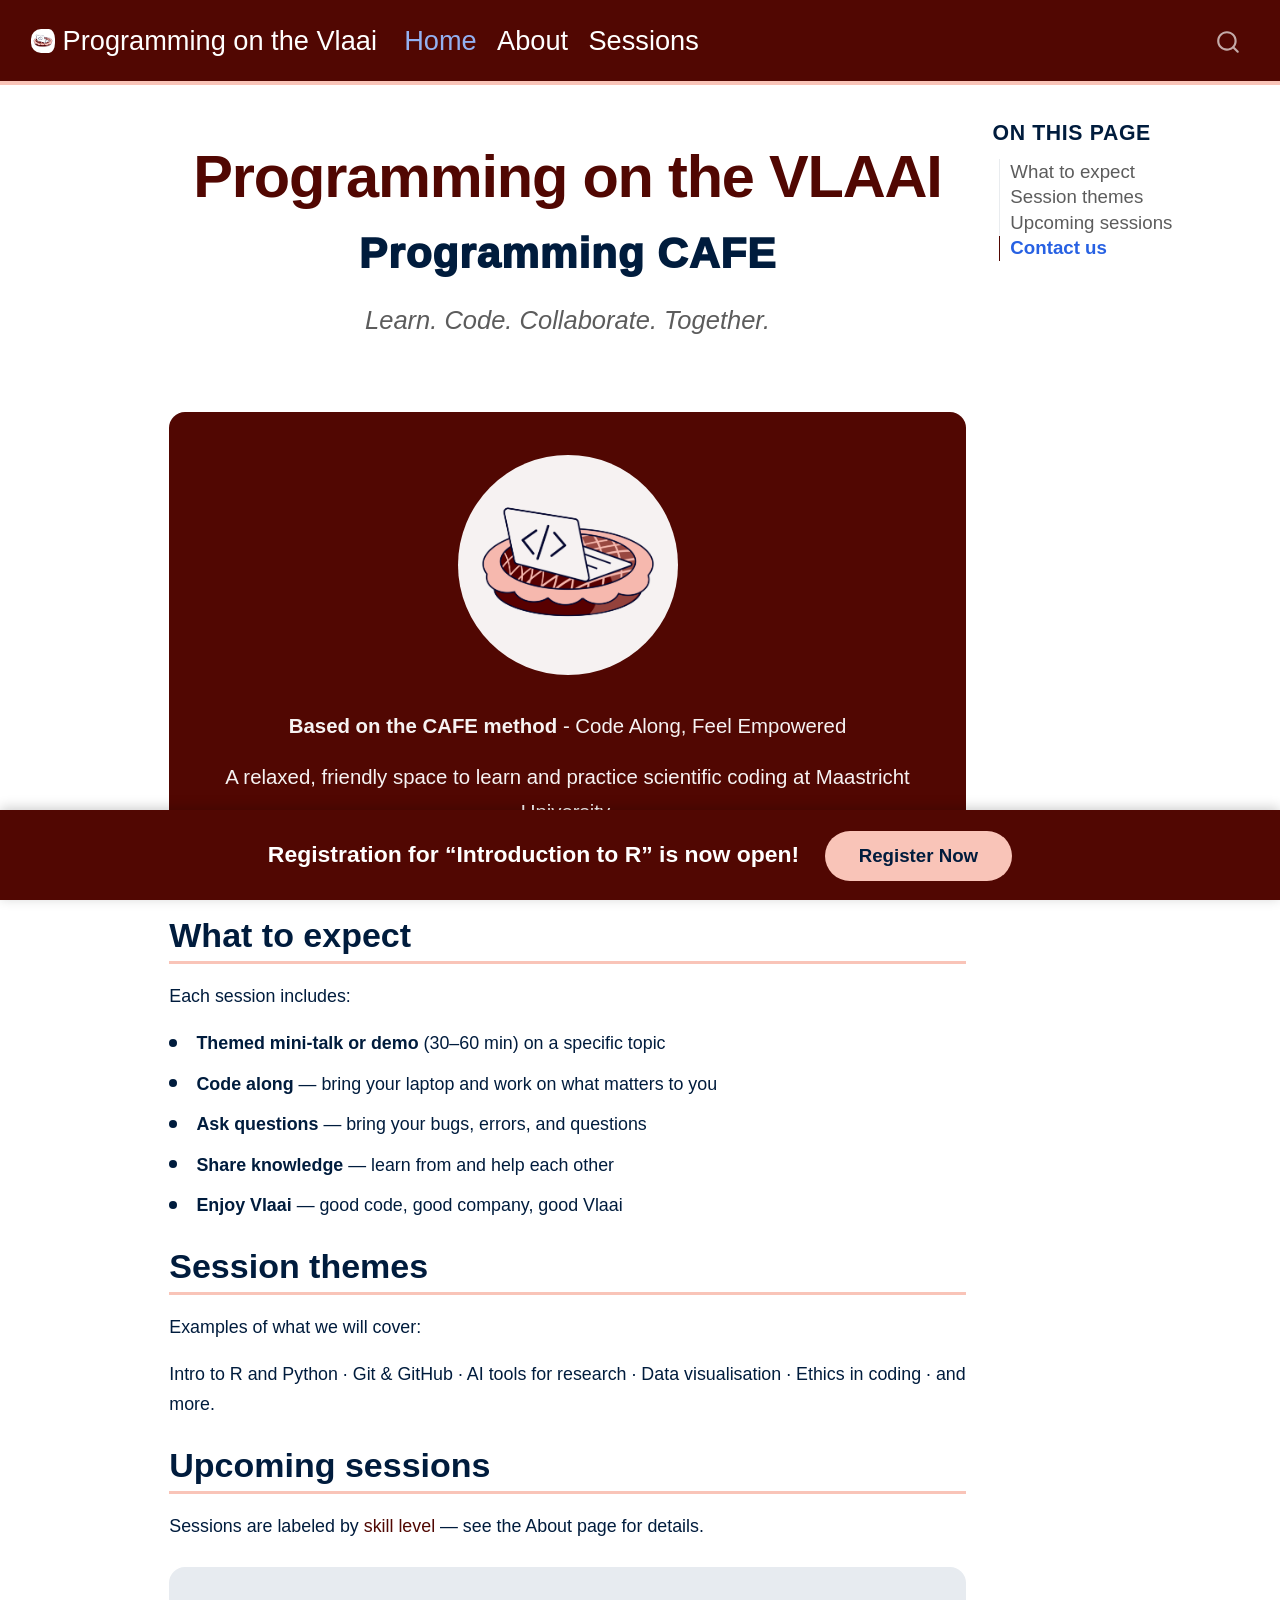
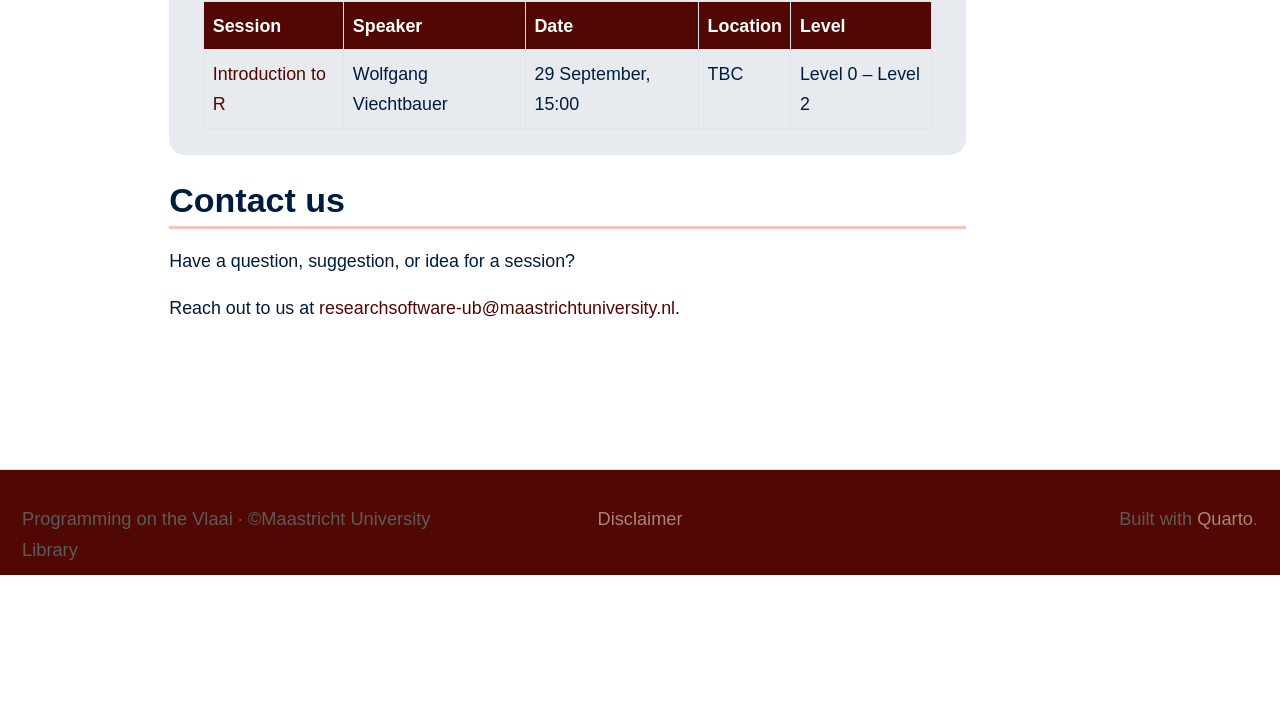
==== commit d47404ac: "Built site for gh-pages" ====
--- a/index.html
+++ b/index.html
@@ -154,6 +154,12 @@
 </header>
 
 
+<div class="registration-banner">
+<p>
+Registration for “Introduction to R” is now open!
+</p>
+<p><a class="btn-register" href="https://library.maastrichtuniversity.nl/events/programming-on-the-vlaai/" target="_blank">Register Now</a></p>
+</div>
 <div class="hero">
 <p><img src="images/icoon_vlaai.jpg" class="img-fluid" width="260"></p>
 <p><strong>Based on the CAFE method</strong> - Code Along, Feel Empowered</p>
--- a/styles.css
+++ b/styles.css
@@ -14,6 +14,8 @@
   --white: #FFFFFF;
 
   --border: #DDE6ED;
+  --primary-light: #E7EBF0;
+--accent-hover: #4A6FA5;
 }
 
 /* ==========================================
@@ -200,8 +202,7 @@
 th,
 td {
   padding: 12px 16px;
-  border: 1px solid ;
-  color: white;
+  border: 1px solid var(--border);
 }
 
 tbody tr:nth-child(even) {
@@ -366,7 +367,7 @@
   top: 0.6em;
   width: 8px;
   height: 8px;
-  background-color: var(--accent);
+  background-color: var(--primary-dark);
   border-radius: 50%;
 }
 
@@ -376,7 +377,7 @@
    ========================================== */
 
 .section-card {
-  background-color: var(--accent-light);
+  background-color: var(--primary-light);
   border-radius: 16px;
   padding: 1.5rem 2rem;
   margin: 1.5rem 0;
@@ -392,7 +393,7 @@
    ========================================== */
 
 .session-card {
-  background-color: var(--accent-light);
+  background-color: var(--primary-light);
   border-left: 4px solid var(--primary);
   border-radius: 12px;
   padding: 1.5rem 2rem;
@@ -413,4 +414,54 @@
   border: none;
   padding: 4px 12px 4px 0;
   color: var(--text);
+}
+
+/* ==========================================
+   Sticky Registration Banner
+   ========================================== */
+
+.registration-banner {
+  position: fixed;
+  bottom: 0;
+  left: 0;
+  width: 100%;
+  z-index: 1000;
+  background-color: var(--primary);
+  color: white;
+  padding: 1.5rem 2rem;              /* was 1rem 1.5rem */
+  display: flex;
+  align-items: center;
+  justify-content: center;
+  gap: 1.5rem;
+  flex-wrap: wrap;
+  box-shadow: 0 -2px 12px rgba(0, 0, 0, 0.2);
+}
+
+.registration-banner p {
+  margin: 0;
+  font-size: 1.35rem;                /* was 1.1rem */
+  font-weight: 600;
+  color: white;
+}
+
+.registration-banner a.btn-register {
+  background-color: var(--accent);
+  color: var(--primary-dark);
+  font-weight: 700;
+  font-size: 1.1rem;                 /* new */
+  padding: 0.85rem 2rem;             /* was 0.6rem 1.5rem */
+  border-radius: 30px;
+  text-decoration: none;
+  white-space: nowrap;
+  transition: 0.2s ease;
+}
+
+.registration-banner a.btn-register:hover {
+  background-color: white;
+  color: var(--primary);
+}
+
+/* Only add bottom spacing on pages that actually have the banner */
+body:has(.registration-banner) {
+  padding-bottom: 130px;   /* was 90px */
 }
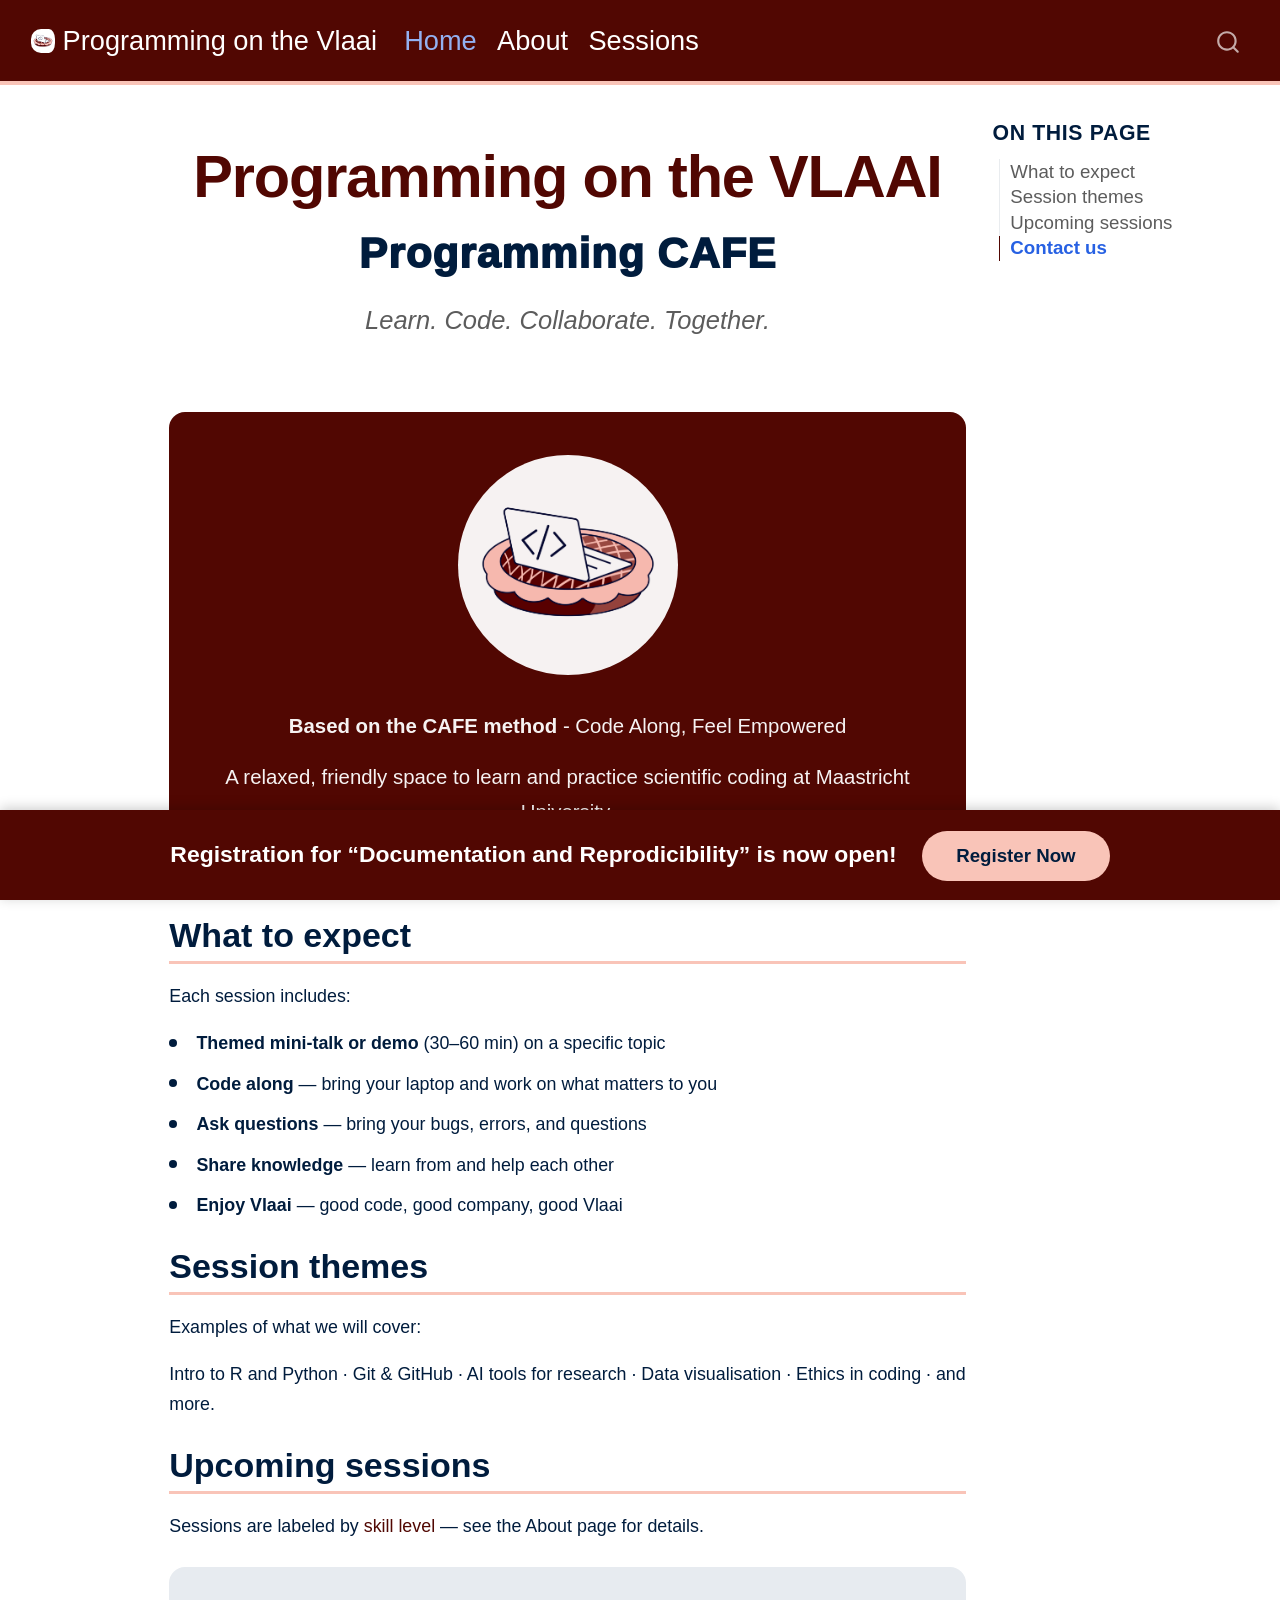
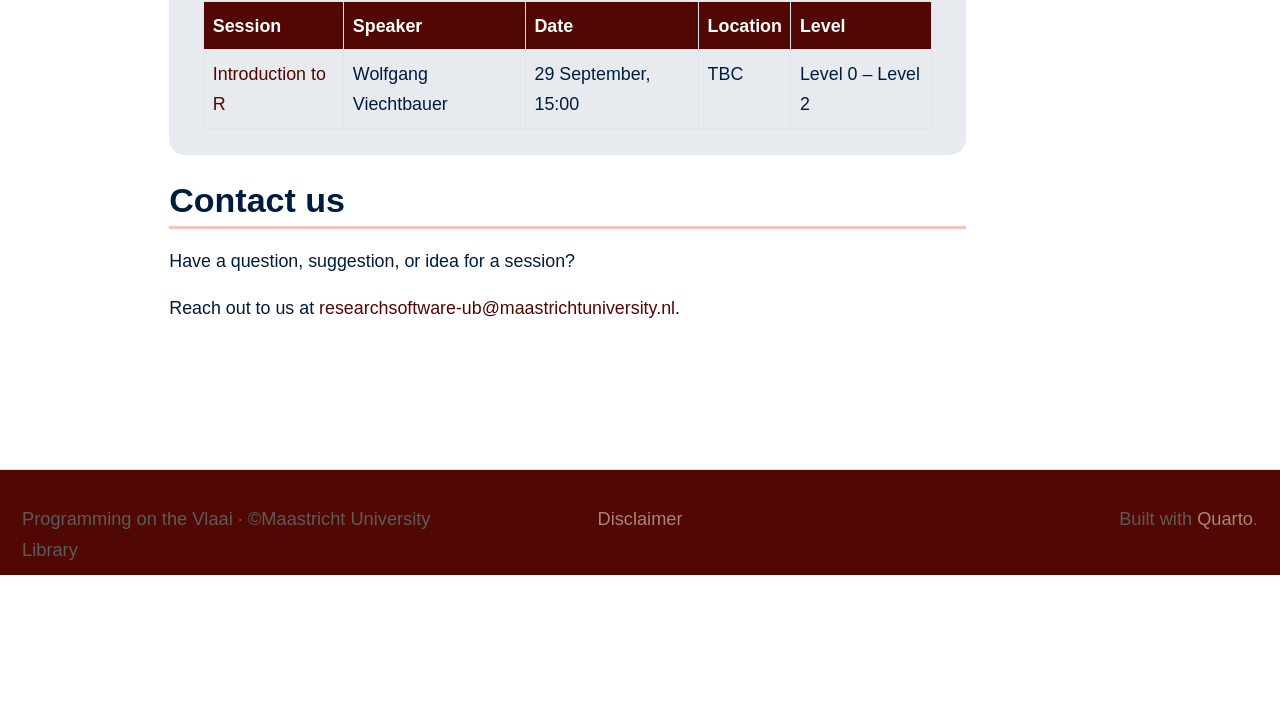
==== commit 13a2039b: "Built site for gh-pages" ====
--- a/index.html
+++ b/index.html
@@ -156,9 +156,9 @@
 
 <div class="registration-banner">
 <p>
-Registration for “Introduction to R” is now open!
+Registration for “Documentation and Reprodicibility” is now open!
 </p>
-<p><a class="btn-register" href="https://library.maastrichtuniversity.nl/events/programming-on-the-vlaai/" target="_blank">Register Now</a></p>
+<p><a class="btn-register" href="https://library.maastrichtuniversity.nl/events/maastricht-computing-days-programming-on-the-vlaai-visit/" target="_blank">Register Now</a></p>
 </div>
 <div class="hero">
 <p><img src="images/icoon_vlaai.jpg" class="img-fluid" width="260"></p>
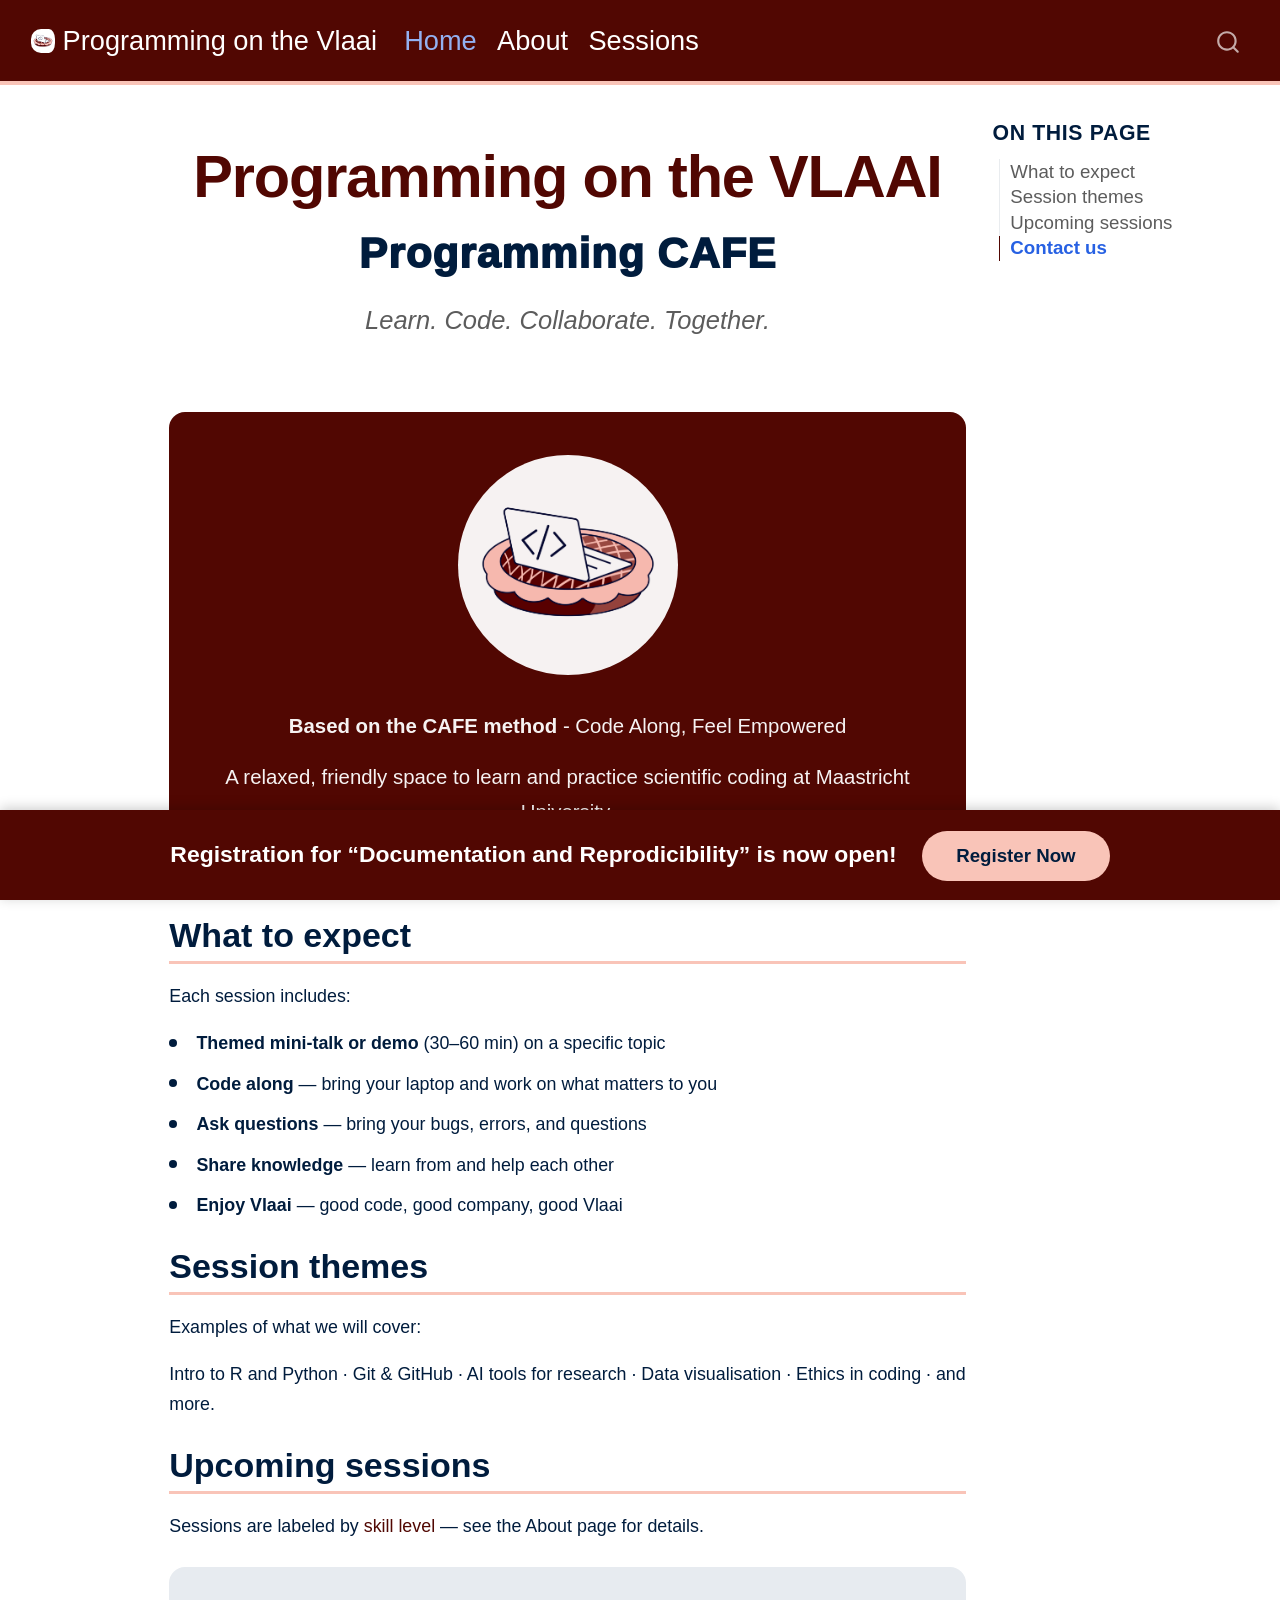
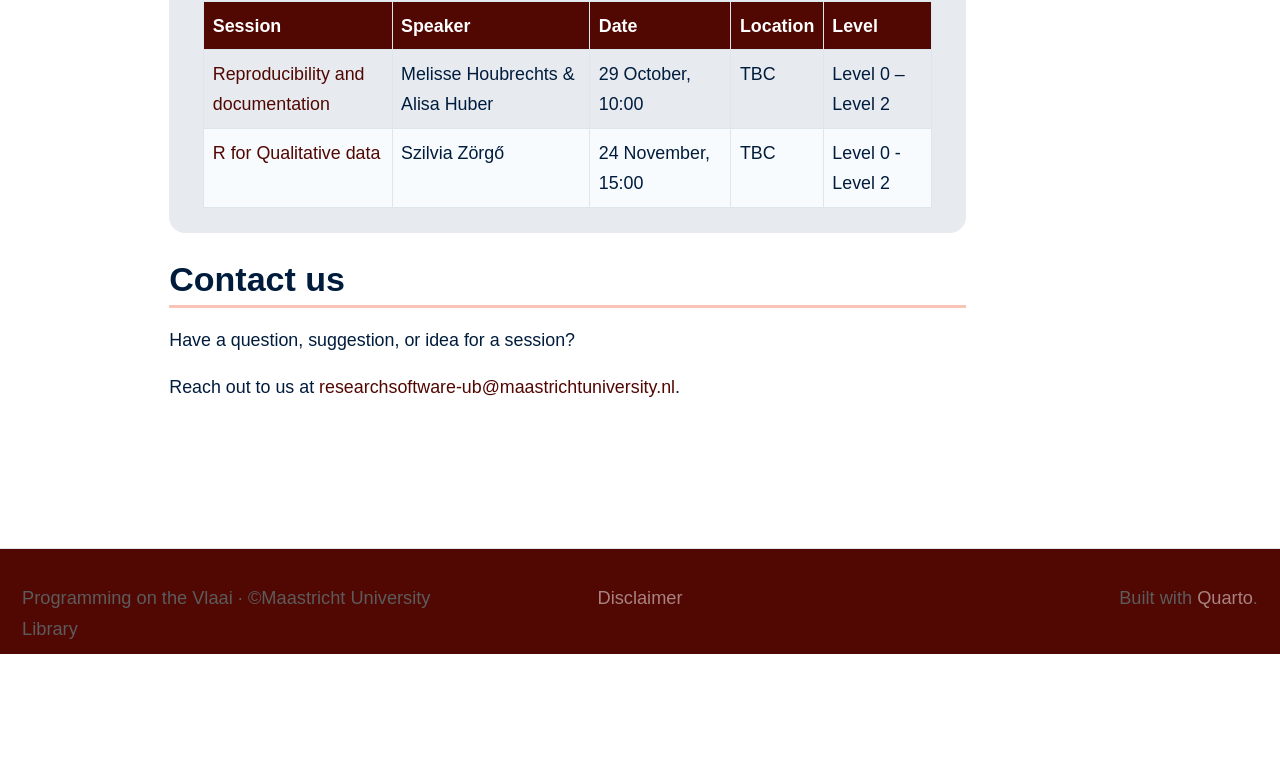
==== commit 9d0ef404: "Built site for gh-pages" ====
--- a/index.html
+++ b/index.html
@@ -197,11 +197,18 @@
 </thead>
 <tbody>
 <tr class="odd">
-<td><a href="./sessions.html">Introduction to R</a></td>
-<td>Wolfgang Viechtbauer</td>
-<td>29 September, 15:00</td>
+<td><a href="https://maastrichtu-library.github.io/programming-on-the-vlaai/sessions.html#workshop-documentation-and-reproducibility-maastricht-computing-days">Reproducibility and documentation</a></td>
+<td>Melisse Houbrechts &amp; Alisa Huber</td>
+<td>29 October, 10:00</td>
 <td>TBC</td>
 <td>Level 0 – Level 2</td>
+</tr>
+<tr class="even">
+<td><a href="https://maastrichtu-library.github.io/programming-on-the-vlaai/sessions.html#r-for-qualitative-data-for-total-newbies">R for Qualitative data</a></td>
+<td>Szilvia Zörgő</td>
+<td>24 November, 15:00</td>
+<td>TBC</td>
+<td>Level 0 - Level 2</td>
 </tr>
 </tbody>
 </table>
